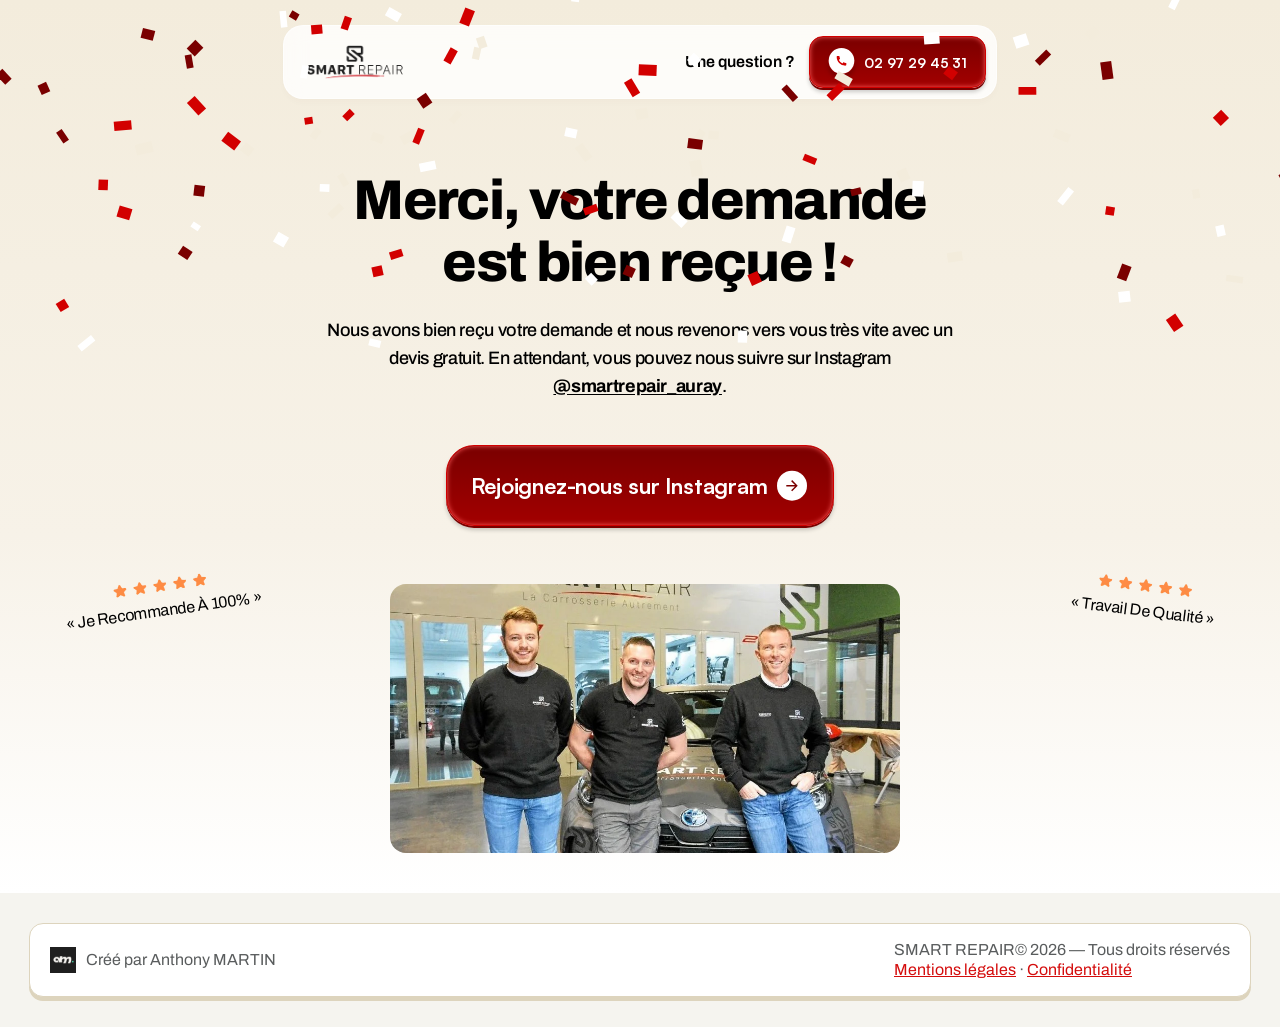
==== merci.html @ 053a2d04 "Initial deploy: landing Smart Repair Auray (FR)" ====
<!doctype html>
<html lang="fr" data-wf-page="sr-auray" data-wf-site="sr-auray"><head><meta charset="utf-8"><title>Merci ! Votre demande est bien reçue — Smart Repair Auray</title><meta content="Atelier de carrosserie à Crach, près d’Auray : carrosserie, peinture, One Day Repair, débosselage sans peinture, lustrage et vernis céramique. Devis gratuit, réparation en moins de 48h." name="description"><meta content="Smart Repair Auray — Votre carrosserie réparée en moins de 48h" property="og:title"><meta content="Réparation carrosserie rapide dans le Pays d'Auray (Carnac, Crach, Plougoumelen, Sainte-Anne d'Auray…) : devis gratuit et fixe, scooter/Véhicule de prêt, rayures, bosses et pare-chocs réparés sous 48h chrono par Smart Repair." property="og:description"><meta content="assets/images/sr56/image3.png" property="og:image"><meta content="Smart Repair Auray — Votre carrosserie réparée en moins de 48h" name="twitter:title"><meta content="Réparation carrosserie rapide dans le Pays d'Auray (Carnac, Crach, Plougoumelen, Sainte-Anne d'Auray…) : devis gratuit et fixe, scooter/Véhicule de prêt, rayures, bosses et pare-chocs réparés sous 48h chrono par Smart Repair." name="twitter:description"><meta content="assets/images/sr56/image3.png" name="twitter:image"><meta property="og:type" content="website"><meta content="summary_large_image" name="twitter:card"><meta content="width=device-width, initial-scale=1" name="viewport"><link href="assets/css/cdn.prod.website-files.com/1800-junk-away.webflow.shared.63c583444-076ef86cf9.css" rel="stylesheet" type="text/css"><link rel="stylesheet" href="assets/fonts/fonts.css"><script type="text/javascript">!function(o,c){var n=c.documentElement,t=" w-mod-";n.className+=t+"js",("ontouchstart"in o||o.DocumentTouch&&c instanceof DocumentTouch)&&(n.className+=t+"touch")}(window,document);</script><link rel="icon" href="assets/images/sr56/icone.png" type="image/png"><link href="assets/images/sr56/icone.png" rel="apple-touch-icon"><style>

.table_card-left{
  position: sticky;
  left: 0;
  background: white;
  z-index: 10;
  transition: box-shadow 0.3s ease;
  }

.table_card-left.has-shadow {
    box-shadow: 14px 6px 5px 0px rgb(120 120 120 / 40%)
}




@media (max-width: 767px) {
  .table_card-title {
    position: relative;
  }
  
  .table_card-left:not(.table_card-left-last) .table_card-title::after {
    position: absolute;
    content: '';
    bottom: -14px;
    left: 0;
    width: 100%;
    height: 1px;
    border-bottom: 2px dashed rgba(1, 1, 1, 0.26);
 }
}








.dot-wrapper {
  position: relative;
  width: 17px;
  height: 17px;
}

.dot {
  position: relative;
  display: block;
}

.outer {
  opacity: 0.25;
  animation: radarPulse 1.6s infinite ease-out;
  transform-origin: center;
}

@keyframes radarPulse {
  0% {
    transform: scale(1);
    opacity: 0.4;
  }
  70% {
    transform: scale(2.5);
    opacity: 0;
  }
  100% {
    transform: scale(2.5);
    opacity: 0;
  }
}






.popup-wrapper .form_block {
  position: relative;
  transform: scale(0.9);
  transition: transform 0.3s ease;
}

.popup-wrapper.active .form_block {
  transform: scale(1);
}



.popup-close-btn {
  position: fixed;
  top: 20px;
  left: 20px;
  background: none;
  border: none;
  cursor: pointer;
  padding: 5px;
  z-index: 1001;
  transition: transform 0.2s ease;
}

.popup-close-btn:hover {
  transform: scale(1.1);
}

.popup-close-btn svg {
  display: block;
  width: 32px;
  height: 32px;
}


.popup-wrapper {
  position: fixed;
  top: 0;
  left: 0;
  width: 100%;
  height: 100%;
  background: rgba(0,0,0,0.7);
  display: none;
  justify-content: center;
  align-items: center;
  z-index: 10000;
  opacity: 0;
  transition: opacity 0.3s;
}

.popup-wrapper.active {
  display: flex;
  opacity: 1;
}

.popup-close-btn {
  position: fixed;
  top: 20px;
  right: 20px;
  background: none;
  border: none;
  cursor: pointer;
  z-index: 10001;
  padding: 0;
  width: fit-content;
}

.popup-close-btn svg {
  width: 32px;
  height: 32px;
}






input:focus, 
textarea:focus {
    outline: none !important;
    border-color: #d20000 !important;
    box-shadow: 0 0 0 1px #d20000 !important;
    transition: border-color 0.3s ease, box-shadow 0.3s ease !important;
}

.toggle-btn {
    transition: all 0.4s cubic-bezier(0.25, 0.8, 0.25, 1) !important;
}

.toggle-btn:hover {
    transform: translateY(-2px) !important;
    box-shadow: 
        0 4px 8px rgba(210,0,0, 0.2),
        inset 0 0 8px #ff5a5a,
        0 6px 6px rgba(0, 0, 0, 0.1) !important;
    background-color: #fff5f5 !important;
}

.offer_cta-phone {
    transition: all 0.3s ease-out !important;
}

.offer_cta-phone:hover {
    transform: translateY(-2px) scale(1.02) !important;
    box-shadow: 
        0 3px 6px rgba(210,0,0, 0.25),
        inset 0 0 10px #ff5a5a,
        0 5px 10px rgba(0, 0, 0, 0.15) !important;
    border-color: #b00000 !important;
}







.cta_large,
.submit,
.header_cta {
    position: relative;
    overflow: hidden;
    transition:
        transform 0.3s ease,
        background 0.3s ease,
        box-shadow 0.3s ease;
}

.cta_large.hero_cta:hover,
.submit:hover,
.header_cta:hover {
    transform: translateY(-3px);
    background-image: linear-gradient(0deg, #7a0000, #ab1010);
    box-shadow: 0 6px 16px rgba(210,0,0, 0.4);
}

.cta_large.hero_cta:hover .image {
    transform: rotate(180deg);
    transition: transform 0.3s ease;
}

.cta_large .cta_large-image,
submit{
    transition: transform 0.3s ease;
}













.scroll-container {
  position: relative;
  max-width: 100%;
  overflow: visible;
}

.table_scroll-wrapper {
  overflow-x: auto;
  -webkit-overflow-scrolling: touch;
  scrollbar-width: none;
}
.table_scroll-wrapper::-webkit-scrollbar {
  display: none; 
}

/* Фейковий скролбар */
.fake-scrollbar-track {
  position: absolute;
  bottom: 0;
  left: 50%;
  transform: translateX(-50%);
  height: 12px;
  width: calc(100vw - 40px);
  background: #fff;
  border-radius: 32px;
  overflow: hidden;
  pointer-events: none;
}

.fake-scrollbar-thumb {
  height: 100%;
  width: 60px; 
  background: #d20000;
  border-radius: 32px;
  transition: background 0.3s ease;
}


.fake-scrollbar-track {
  display: none;
}

@media (max-width: 649px) {
  .table_scroll-wrapper {
    overflow-x: scroll;
  }

  .fake-scrollbar-track {
    display: block;
    position: absolute;
    bottom: 0;
    left: 50%;
    transform: translateX(-50%);
    height: 12px;
    width: calc(100vw - 40px);
    background: #fff;
    border-radius: 32px;
    overflow: hidden;
    pointer-events: none;
    z-index: 1000;
  }

  .fake-scrollbar-thumb {
    height: 100%;
    background: #d20000;
    border-radius: 32px;
    transition: background 0.3s ease;
    width: 50%;
  }
}






.table_card-left:not(.table_card-left-last) .table_card-text::after {
    position: absolute;
    content: '';
    bottom: -24px;
    left: 0;
    width: 100%;
    height: 1px;
    border-bottom: 2px dashed rgba(1, 1, 1, 0.26);
}

.table_card-center:not(.table_card-center-first):not(.table_card-center-last)::after {
    position: absolute;
    content: '';
    bottom: 0;
    left: 15%;
    width: 70%;
    height: 1px;
    border-bottom: 2px dashed rgba(165, 165, 165, 0.26);
}

.table_card-right:not(.table_card-right-first):not(.table_card-right-last)::after {
    position: absolute;
    content: '';
    bottom: 0;
    left: 15%;
    width: 70%;
    height: 1px;
    border-bottom: 2px dashed rgba(1, 1, 1, 0.26);
}







.reviews {
    position: relative;
  }
  
  .reviews_container {
    overflow: hidden;
    transition: height 0.6s ease;
  }
  
  






@media screen and (max-width: 768px) {
  input.submit.w-button {
    background-position: right 16px center, 0 0 !important;
  }
}

@media screen and (max-width: 385px) {
  input.submit.w-button {
    background-position: right 14px center, 0 0 !important;
    font-size: 16px;
  }
}

@media screen and (max-width: 360px) {
  input.submit.w-button {
    font-size: 15px;
  }
}





.accordion_item-title {
  position: relative;
  cursor: pointer;
}

.accordion_item-title::after {
  content: '';
  position: absolute;
  right: 5px;
  top: 12px;
  transform: translateY(-50%);
  width: 14px;
  height: 14px;
}

.accordion_item-title::after {
  background: linear-gradient(to right, #000 0%, #000 100%);
  background-size: 14px 1.5px;
  background-position: center;
  background-repeat: no-repeat;
}

.accordion_item-title::before {
  content: '';
  position: absolute;
  right: 11px;
  top: 12px;
  transform: translateY(-50%);
  width: 1.5px;
  height: 14px;
  background: #0f1010;
  transition: all 0.3s ease;
}

.accordion_item.active .accordion_item-title::before {
  transform: translateY(-50%) rotate(90deg);
  opacity: 0;
}

.accordion_item-content {
  max-height: 0;
  overflow: hidden;
  transition: max-height 0.6s cubic-bezier(0.4, 0, 0.2, 1);
}

.accordion_item.active .accordion_item-content {
  max-height: 500px;
}

@media screen and (max-width: 385px) {
 .cta_large-text {
 font-size: 18px;
 }
}

@media screen and (max-width: 768px) {
.gradient-fade {
    height: 20%;
    }
 }
 


 
  @media (max-width: 768px) {
  input.submit.w-button {
    background-image: none !important;
    background-color: #d20000; 
    background: linear-gradient(360deg, #a30000 0%, #d20000 100%) !important;
  }
  
    input.submit.w-button:hover {
        background-image: linear-gradient(360deg, #a30000 0%, #d20000 100%) !important;
    }
}
 
 
 
 
#exit-popup .popup-content {
  transition: transform 0.3s ease, opacity 0.3s ease;
  transform: translateY(20px);
  opacity: 0;
}

#exit-popup.active .popup-content {
  transform: translateY(0);
  opacity: 1;
}

.popup-wrapper {
  transition: opacity 0.3s ease;
}

/* ===== Smart Repair overrides ===== */

.sr-google-badge{display:inline-flex;align-items:center;gap:8px;background:#fff;color:#0f1010;border:1px solid #e2e8c9;border-radius:999px;padding:10px 18px;font-family:Archivo,sans-serif;font-size:14px;font-weight:700;box-shadow:0 2px 10px rgba(0,0,0,.08);margin:0 auto 24px;justify-content:center;}
.exit-popup_price-image,.exit-popup_price-text{display:none!important;}
.sr-legal{display:none;max-width:760px;margin:0 auto;padding:60px 24px;color:#0f1010;font-family:Archivo,sans-serif;font-size:15px;line-height:1.7;}
.sr-legal h2{font-size:32px;margin:40px 0 12px;}
.sr-legal h3{font-size:20px;margin:24px 0 8px;}
html[lang="fr"] .w-form-done{ text-align:center; }
/* Focus visibility (a11y) */
.w-webflow-badge:focus-visible, a:focus-visible, button:focus-visible, input:focus-visible, textarea:focus-visible, [tabindex]:focus-visible {
  outline: 2px solid #d20000; outline-offset: 2px; border-radius: 2px;
}
.sr-footer-link{ color:#d20000; text-decoration:underline; white-space:nowrap; }
.sr-legal-overlay{position:fixed;inset:0;z-index:9998;background:rgba(15,16,16,.6);display:none;overflow-y:auto;padding:40px 16px;}
.sr-legal-overlay.open{display:block;}
.sr-legal-overlay .sr-legal{display:block;max-width:760px;margin:0 auto;background:#fff;border-radius:12px;padding:40px 32px;box-shadow:0 20px 60px rgba(0,0,0,.25);position:relative;}
.sr-legal-close{position:absolute;top:14px;right:14px;background:none;border:1px solid #e2e8c9;border-radius:50%;width:36px;height:36px;font-size:18px;cursor:pointer;color:#0f1010;font-family:Archivo,sans-serif;}
.sr-legal-close:hover{background:#d20000;color:#fff;border-color:#d20000;}
.sr-form-rgpd{font-family:Archivo,sans-serif;font-size:12px;color:#5f5f5f !important;text-align:center;margin-top:10px;}
.sr-form-rgpd a{color:#0f1010 !important;text-decoration:underline;cursor:pointer;}
.sr-2line{display:block;}
.sr-footer-link:hover{ color:#a30000; }
a[href^="tel:"]{ color:inherit; text-decoration:none; }
a[href^="tel:"]:hover{ color:inherit; text-decoration:underline; }
.steps_link{text-decoration:underline !important; text-underline-offset:2px}
.form-bg img{display:none}.form-bg{background:linear-gradient(180deg,#fff5f5 0%,#ffe3e3 100%)}
.exit-popup_bg img{display:none}.exit-popup_bg{background:linear-gradient(180deg,#fff5f5 0%,#ffe3e3 100%)}
.hero_bg{background:linear-gradient(180deg,#f3ecdc 0%,#f7f2e8 60%,#ffffff 100%)}.hero_bg .hero_bg-img{display:none !important}
.exit-popup_image img{max-height:300px;width:100%;object-fit:cover;}

.hero-2{background:linear-gradient(180deg,#f3ecdc 0%,#f7f2e8 60%,#ffffff 100%);padding:170px 0 40px}
.form-2_container{max-width:var(--container,1200px);margin:0 auto;padding:0 24px}
.hero-2_title{font-size:56px;line-height:1.1;margin-bottom:24px}
.hero-2 .hero_text{max-width:640px}
.hero-2_bottom{display:flex;align-items:flex-end;gap:40px;margin-top:48px;flex-wrap:wrap}
.hero-2_bottom .form_image{max-width:520px}
.hero-2_bottom .form_image img{width:100%;height:auto;max-height:380px;object-fit:cover;border-radius:16px}
.reviews-2{padding:60px 0 80px}
.reviews-2 .reviews_heading{margin-bottom:40px}
</style></head><body class="body"><div class="wrapper"><header class="header"><div class="header_container"><div class="header_logo"><a href="index.html" aria-label="Retour à la page d'accueil Smart Repair"><img src="assets/images/sr56/head-logo-noir.png" alt="Smart Repair Auray" style="max-width:112px;height:auto;display:block"></a></div><div class="header_right"><p class="header_text">Une question ?</p><a href="tel:+33297294531" class="header_cta w-inline-block" aria-label="Appeler Smart Repair au 02 97 29 45 31"><img src="assets/images/cdn.prod.website-files.com/67f57401619e1abfed7dbebf_cta-icon-4c4dd2ab87.svg" loading="lazy" alt="" class="cta_small-image"><p class="header_cta-text">02 97 29 45 31</p></a></div></div></header><main class="main"><section class="hero-2"><div class="form-2_container">
<h1 class="hero-2_title">Merci, votre demande est bien reçue !</h1>
<p class="hero_text">Nous avons bien reçu votre demande et nous revenons vers vous très vite avec un devis gratuit. En attendant, vous pouvez nous suivre sur Instagram <a href="https://www.instagram.com/smartrepair_auray/" target="_blank" rel="noopener" class="sr-ig-link">@smartrepair_auray</a>.</p>
<a href="https://www.instagram.com/smartrepair_auray/" target="_blank" rel="noopener" class="cta_large hero_cta" aria-label="Instagram Smart Repair Auray"><p class="cta_large-text">Rejoignez-nous sur Instagram</p><img src="assets/images/cdn.prod.website-files.com/67f57fd5d652736b5cfff8ea_cta-large-arrow-d2f5629f60.svg" loading="lazy" alt="" class="cta_large-image"></a>
<div class="hero-2_bottom">
<div class="form_image"><img src="assets/images/sr56/exit-item36.webp" loading="lazy" alt="Réparation carrosserie Smart Repair Auray"></div>
<div class="form_bottom-aside"><div class="form_bottom-stars"><img src="assets/images/cdn.prod.website-files.com/67f7bfdf05d068cb91024632_orange-stars-4be15b1216.avif" loading="lazy" alt="5 étoiles"></div><p class="form_bottom-text">« Je recommande à 100% »</p></div>
<div class="form_bottom-aside-2"><div class="form_bottom-stars"><img src="assets/images/cdn.prod.website-files.com/67f7bfdf05d068cb91024632_orange-stars-4be15b1216.avif" loading="lazy" alt="5 étoiles"></div><p class="form_bottom-text">« Travail de qualité »</p></div>
</div>
</div></section>
<div id="mentions-legales" class="sr-legal">
  <h2>Mentions légales</h2>
  <p><strong>Éditeur du site :</strong> SAS SMART REPAIR — Rue Henri Le Dore, 56950 Crach, France.<br>
  Téléphone : <a href="tel:+33297294531" class="steps_link" aria-label="Téléphoner au 02 97 29 45 31">02 97 29 45 31</a> — Email : <a href="mailto:smartrepair.gk@gmail.com">smartrepair.gk@gmail.com</a></p>
  <p><strong>Responsable de la publication :</strong> Gerald KERSUZAN.</p>
  <p><strong>Société :</strong> SAS au capital de [capital], SIRET 905 005 682 00018 (RCS Vannes), SIREN 905 005 682, NAF 45.20A (entretien et réparation de véhicules automobiles). Numéro de TVA intracommunautaire : FR56905005682.</p>
  <p><strong>Hébergement :</strong> OVH SAS — 2, rue Kellermann, 59100 Roubaix, France — RCS Lille 424 761 419 — www.ovh.com.</p>
  <p><strong>Propriété intellectuelle :</strong> l’ensemble des contenus de ce site (textes, visuels, logos) est protégé. Toute reproduction sans autorisation préalable est interdite.</p>
</div>
<div id="confidentialite" class="sr-legal">
  <h2>Politique de confidentialité (RGPD)</h2>
  <p><strong>Données collectées :</strong> via le formulaire de contact de ce site (prénom, email, téléphone, commune et description de votre demande), uniquement pour répondre à votre demande de devis et organiser la prise en charge de votre véhicule.</p>
  <p><strong>Base légale :</strong> votre consentement, et l’exécution de mesures précontractuelles ( devis ).</p>
  <p><strong>Durée de conservation :</strong> le temps de la prise en charge de votre dossier, puis archivage limité à la durée légale applicable.</p>
  <p><strong>Destinataires :</strong> l’équipe interne de Smart Repair. Aucun revente ni partage de vos données à des fins publicitaires .</p>
  <p><strong>Vos droits :</strong> vous disposez d’un droit d’accès, de rectification, d’effacement, de limitation, d’opposition et de portabilité de vos données, ainsi que du droit d’introduire une réclamation auprès de la CNIL (www.cnil.fr). Pour exercer ces droits, contactez-nous à <a href="mailto:smartrepair.gk@gmail.com">smartrepair.gk@gmail.com</a>.</p>
  <p><em>Note : ce site est actuellement présenté en mode démonstration — le formulaire n’envoie pas encore de données ; il affiche une confirmation de démonstration.</em></p>
</div>

</main><div class="footer"><div class="footer_container"><div class="footer_left"><div class="footer_icon"><img src="assets/images/sr56/anthonymartinlogo.png" alt="Logo Anthony Martin" style="height:26px;width:auto"></div><p class="footer_text">Créé par Anthony MARTIN</p></div><div class="footer_right"><p class="footer_text">SMART REPAIR© <span class="current-year">2026</span> — Tous droits réservés<br><a href="javascript:void(0)" data-legal-open="mentions-legales" class="sr-footer-link">Mentions légales</a> · <a href="javascript:void(0)" data-legal-open="confidentialite" class="sr-footer-link">Confidentialité</a></p></div></div></div></div><script src="assets/js/jquery-3.5.1.min.dc5e7f18c8.js" type="text/javascript" integrity="sha256-9/aliU8dGd2tb6OSsuzixeV4y/faTqgFtohetphbbj0=" crossorigin="anonymous"></script><script src="assets/js/webflow.a0aa6ca1.8803622a53cb8314.js" type="text/javascript"></script>

<script>
  // Function to get URL parameters
  function getUTMParams() {
    const params = new URLSearchParams(window.location.search);
    const utms = {};
    for (const [key, value] of params.entries()) {
      if (key.startsWith('utm_')) {
        utms[key] = value;
      }
    }
    return utms;
  }

  // Add UTM hidden inputs to all matching forms
  function addUTMHiddenFieldsToForms() {
    const utms = getUTMParams();
    const forms = document.querySelectorAll('form');

    forms.forEach(form => {
      Object.entries(utms).forEach(([key, value]) => {
        // Check if field already exists
        if (!form.querySelector(`input[name="${key}"]`)) {
          const hiddenInput = document.createElement('input');
          hiddenInput.type = 'hidden';
          hiddenInput.name = key;
          hiddenInput.value = value;
          form.appendChild(hiddenInput);
        }
      });
    });
  }

  // Run on page load
  window.addEventListener('DOMContentLoaded', addUTMHiddenFieldsToForms);
</script> 

<script>
document.addEventListener('submit',function(e){var f=e.target;if(f&&(f.id==='wf-form-Email-Form'||f.id==='email-form')){e.preventDefault();e.stopImmediatePropagation();window.dataLayer=window.dataLayer||[];window.dataLayer.push({event:'srDemoSubmit'});}},true);
</script>
<script>
document.addEventListener('DOMContentLoaded', function() {
  const elHome = document.getElementById('submission-source-home');
  const elPopup = document.getElementById('submission-source-popup');
  if (elHome) elHome.value = 'home';
  if (elPopup) elPopup.value = 'popup';

  // Table scroll shadow
  const tableWrapper = document.querySelector('.table_scroll-wrapper');
  const tableCardLeft = document.querySelector('.table_card-left');
  if (tableWrapper && tableCardLeft) {
    tableWrapper.addEventListener('scroll', function() {
      if (tableWrapper.scrollLeft > 0) tableCardLeft.classList.add('has-shadow');
      else tableCardLeft.classList.remove('has-shadow');
    });
  }

  // Fake scrollbar
  const fakeScrollbar = document.querySelector('.fake-scrollbar, .fake-scrollbar-track');
  if (fakeScrollbar) {
    function updateFake() {
      fakeScrollbar.style.display = window.innerWidth < 649 ? 'flex' : 'none';
    }
    updateFake();
    window.addEventListener('resize', updateFake);
  }
  var popupShownCount = 0;
  var standardFavicon = 'assets/images/sr56/icone.png';
  var alertFavicon = 'assets/images/sr56/icone.png';
  var pageLoadTime = Date.now();
  var userLeftTime = null;
  var pendingActivation = false;
  var blinkInterval = null;
  var exitPopup = document.getElementById('exit-popup');

  function changeFavicon(href) {
    var link = document.querySelector('link[rel="icon"]') || document.createElement('link');
    link.rel = 'icon';
    link.href = href;
    document.head.appendChild(link);
  }

  function blinkTitle() {
    var orig = document.title;
    blinkInterval = setInterval(function() {
      document.title = document.title === orig ? '(1) Nouveau message' : orig;
    }, 1000);
  }
  function stopTitleBlinking() {
    if (blinkInterval) { clearInterval(blinkInterval); blinkInterval = null; document.title = 'Smart Repair Auray'; }
  }

  function activateEffects() {
    if (pendingActivation && document.hidden !== true) {
      changeFavicon(alertFavicon);
      blinkTitle();
    }
  }

  function showExitPopup() {
    if (!exitPopup || !pendingActivation || exitPopup.classList.contains('active') || popupShownCount >= 2) return;
    exitPopup.style.display = 'flex';
    setTimeout(function() {
      exitPopup.classList.add('active');
      popupShownCount++;
    }, 10);
  }

  setTimeout(function() {
    if (userLeftTime !== null) {
      var timePassed = Date.now() - pageLoadTime;
      if (timePassed >= 15000) activateEffects();
      else setTimeout(activateEffects, 15000 - timePassed);
    }
    pendingActivation = true;
  }, 15000);

  document.addEventListener('visibilitychange', function() {
    if (document.hidden) {
      userLeftTime = Date.now();
      if (pendingActivation) { changeFavicon(alertFavicon); blinkTitle(); }
    } else {
      stopTitleBlinking();
      changeFavicon(standardFavicon);
    }
  });

  document.addEventListener('mouseout', function(e) {
    if (e.clientY <= 0 && pendingActivation) showExitPopup();
  });

  function setupPopup(popupId, triggerClass) {
    var popup = document.getElementById(popupId);
    if (!popup) return;
    var closeBtn = popup.querySelector('.popup-close-btn');
    if (triggerClass) {
      document.querySelectorAll(triggerClass).forEach(function(btn) {
        btn.addEventListener('click', function(e) {
          e.preventDefault();
          popup.style.display = 'flex';
          setTimeout(function() { popup.classList.add('active'); }, 10);
        });
      });
    }
    if (closeBtn) closeBtn.addEventListener('click', function() { closePopup(popup); });
    popup.addEventListener('click', function(e) { if (e.target === popup) closePopup(popup); });
    document.addEventListener('keydown', function(e) {
      if (e.key === 'Escape' && popup.classList.contains('active')) closePopup(popup);
    });
  }

  function closePopup(popup) {
    popup.classList.remove('active');
    setTimeout(function() { popup.style.display = 'none'; }, 300);
  }

  setupPopup('form-popup', '.cta_large');
  setupPopup('exit-popup');
  if (exitPopup) {
    exitPopup.querySelectorAll('.popup-close-btn, .cta_large, .exit-popup_bottom-cta').forEach(function(btn) {
      btn.addEventListener('click', function() { closePopup(exitPopup); });
    });
  }
});



// Accordion
document.addEventListener('DOMContentLoaded', function() {
  document.querySelectorAll('.accordion_item-title').forEach(function(title) {
    title.addEventListener('click', function(e) {
      e.stopPropagation();
      var item = title.closest('.accordion_item');
      var isActive = item.classList.contains('active');
      document.querySelectorAll('.accordion_item').forEach(function(el) { el.classList.remove('active'); });
      if (!isActive) item.classList.add('active');
    });
  });
});

$(function() { $('.current-year').text(new Date().getFullYear()); });
</script>


<script>
(function () {
  var overlay = null;
  var sel = '[data-legal-open]';
  function closeLegal() {
    if (!overlay) return;
    var block = overlay.querySelector('.sr-legal');
    if (block && block._srHome) block._srHome.insertBefore(block, block._srRef);
    overlay.classList.remove('open');
  }
  document.addEventListener('click', function (e) {
    var t = e.target.closest(sel);
    if (t) {
      var block = document.getElementById(t.getAttribute('data-legal-open'));
      if (!block) return;
      if (!overlay) {
        overlay = document.createElement('div');
        overlay.className = 'sr-legal-overlay';
        overlay.addEventListener('click', function (ev) { if (ev.target === overlay) closeLegal(); });
        document.body.appendChild(overlay);
      }
      if (!block._srHome) {
        block._srHome = block.parentNode;
        block._srRef = block.nextSibling;
        var btn = document.createElement('button');
        btn.className = 'sr-legal-close';
        btn.type = 'button';
        btn.setAttribute('aria-label', 'Fermer');
        btn.textContent = '\u00d7';
        btn.addEventListener('click', closeLegal);
        block.insertBefore(btn, block.firstChild);
      }
      overlay.appendChild(block);
      overlay.classList.add('open');
      overlay.scrollTop = 0;
    } else if (e.target.closest('.sr-legal-close')) {
      closeLegal();
    }
  });
  document.addEventListener('keydown', function (e) {
    if (e.key === 'Escape') closeLegal();
    if (e.key === 'Enter' && e.target.matches && e.target.matches('.sr-form-rgpd a')) e.target.click();
  });
})();
</script>
<style>.sr-ig-link{font-weight:700;text-decoration:underline;text-underline-offset:2px;color:inherit;}.sr-ig-link:hover{color:#d20000;}</style>
<script>
(function(){
  var canvas=document.createElement('canvas');
  canvas.id='srConfetti';canvas.setAttribute('aria-hidden','true');
  canvas.style.cssText='position:fixed;inset:0;width:100%;height:100%;pointer-events:none;z-index:99999';
  document.body.appendChild(canvas);
  var ctx=canvas.getContext('2d');
  function resize(){canvas.width=window.innerWidth;canvas.height=window.innerHeight;}
  resize();
  var colors=['#d20000','#7a0000','#ffffff','#f3ecdc'];
  var parts=[],N=150;
  for(var i=0;i<N;i++){
    parts.push({x:Math.random()*canvas.width,y:-20-Math.random()*canvas.height*0.5,
      w:6+Math.random()*6,h:8+Math.random()*10,
      vy:2+Math.random()*3,vx:-1.5+Math.random()*3,
      rot:Math.random()*Math.PI,vr:-0.15+Math.random()*0.3,
      c:colors[i%colors.length]});
  }
  var done=false,start=null;
  function frame(ts){
    if(start===null)start=ts;
    ctx.clearRect(0,0,canvas.width,canvas.height);
    for(var i=0;i<parts.length;i++){
      var p=parts[i];
      p.x+=p.vx;p.y+=p.vy;p.rot+=p.vr;p.vy+=0.03;
      ctx.save();ctx.translate(p.x,p.y);ctx.rotate(p.rot);
      ctx.fillStyle=p.c;ctx.fillRect(-p.w/2,-p.h/2,p.w,p.h);ctx.restore();
    }
    if(ts-start<3500){requestAnimationFrame(frame);}
    else if(!done){done=true;canvas.parentNode&&canvas.parentNode.removeChild(canvas);}
  }
  if(document.readyState==='complete'){requestAnimationFrame(frame);}
  else{window.addEventListener('load',function(){requestAnimationFrame(frame);},{once:true});}
})();
</script>
</body></html>
---- assets/css/cdn.prod.website-files.com/1800-junk-away.webflow.shared.63c583444-076ef86cf9.css ----
html {
  -webkit-text-size-adjust: 100%;
  -ms-text-size-adjust: 100%;
  font-family: sans-serif;
}

body {
  margin: 0;
}

article, aside, details, figcaption, figure, footer, header, hgroup, main, menu, nav, section, summary {
  display: block;
}

audio, canvas, progress, video {
  vertical-align: baseline;
  display: inline-block;
}

audio:not([controls]) {
  height: 0;
  display: none;
}

[hidden], template {
  display: none;
}

a {
  background-color: #0000;
}

a:active, a:hover {
  outline: 0;
}

abbr[title] {
  border-bottom: 1px dotted;
}

b, strong {
  font-weight: bold;
}

dfn {
  font-style: italic;
}

h1 {
  margin: .67em 0;
  font-size: 2em;
}

mark {
  color: #000;
  background: #ff0;
}

small {
  font-size: 80%;
}

sub, sup {
  vertical-align: baseline;
  font-size: 75%;
  line-height: 0;
  position: relative;
}

sup {
  top: -.5em;
}

sub {
  bottom: -.25em;
}

img {
  border: 0;
}

svg:not(:root) {
  overflow: hidden;
}

hr {
  box-sizing: content-box;
  height: 0;
}

pre {
  overflow: auto;
}

code, kbd, pre, samp {
  font-family: monospace;
  font-size: 1em;
}

button, input, optgroup, select, textarea {
  color: inherit;
  font: inherit;
  margin: 0;
}

button {
  overflow: visible;
}

button, select {
  text-transform: none;
}

button, html input[type="button"], input[type="reset"] {
  -webkit-appearance: button;
  cursor: pointer;
}

button[disabled], html input[disabled] {
  cursor: default;
}

button::-moz-focus-inner, input::-moz-focus-inner {
  border: 0;
  padding: 0;
}

input {
  line-height: normal;
}

input[type="checkbox"], input[type="radio"] {
  box-sizing: border-box;
  padding: 0;
}

input[type="number"]::-webkit-inner-spin-button, input[type="number"]::-webkit-outer-spin-button {
  height: auto;
}

input[type="search"] {
  -webkit-appearance: none;
}

input[type="search"]::-webkit-search-cancel-button, input[type="search"]::-webkit-search-decoration {
  -webkit-appearance: none;
}

legend {
  border: 0;
  padding: 0;
}

textarea {
  overflow: auto;
}

optgroup {
  font-weight: bold;
}

table {
  border-collapse: collapse;
  border-spacing: 0;
}

td, th {
  padding: 0;
}

@font-face {
  font-family: webflow-icons;
  src: url("[data-uri]") format("truetype");
  font-weight: normal;
  font-style: normal;
}

[class^="w-icon-"], [class*=" w-icon-"] {
  speak: none;
  font-variant: normal;
  text-transform: none;
  -webkit-font-smoothing: antialiased;
  -moz-osx-font-smoothing: grayscale;
  font-style: normal;
  font-weight: normal;
  line-height: 1;
  font-family: webflow-icons !important;
}

.w-icon-slider-right:before {
  content: "";
}

.w-icon-slider-left:before {
  content: "";
}

.w-icon-nav-menu:before {
  content: "";
}

.w-icon-arrow-down:before, .w-icon-dropdown-toggle:before {
  content: "";
}

.w-icon-file-upload-remove:before {
  content: "";
}

.w-icon-file-upload-icon:before {
  content: "";
}

* {
  box-sizing: border-box;
}

html {
  height: 100%;
}

body {
  color: #333;
  background-color: #fff;
  min-height: 100%;
  margin: 0;
  font-family: Arial, sans-serif;
  font-size: 14px;
  line-height: 20px;
}

img {
  vertical-align: middle;
  max-width: 100%;
  display: inline-block;
}

html.w-mod-touch * {
  background-attachment: scroll !important;
}

.w-block {
  display: block;
}

.w-inline-block {
  max-width: 100%;
  display: inline-block;
}

.w-clearfix:before, .w-clearfix:after {
  content: " ";
  grid-area: 1 / 1 / 2 / 2;
  display: table;
}

.w-clearfix:after {
  clear: both;
}

.w-hidden {
  display: none;
}

.w-button {
  color: #fff;
  line-height: inherit;
  cursor: pointer;
  background-color: #3898ec;
  border: 0;
  border-radius: 0;
  padding: 9px 15px;
  text-decoration: none;
  display: inline-block;
}

input.w-button {
  -webkit-appearance: button;
}

html[data-w-dynpage] [data-w-cloak] {
  color: #0000 !important;
}

.w-code-block {
  margin: unset;
}

pre.w-code-block code {
  all: inherit;
}

.w-optimization {
  display: contents;
}

.w-webflow-badge, .w-webflow-badge > img {
  box-sizing: unset;
  width: unset;
  height: unset;
  max-height: unset;
  max-width: unset;
  min-height: unset;
  min-width: unset;
  margin: unset;
  padding: unset;
  float: unset;
  clear: unset;
  border: unset;
  border-radius: unset;
  background: unset;
  background-image: unset;
  background-position: unset;
  background-size: unset;
  background-repeat: unset;
  background-origin: unset;
  background-clip: unset;
  background-attachment: unset;
  background-color: unset;
  box-shadow: unset;
  transform: unset;
  direction: unset;
  font-family: unset;
  font-weight: unset;
  color: unset;
  font-size: unset;
  line-height: unset;
  font-style: unset;
  font-variant: unset;
  text-align: unset;
  letter-spacing: unset;
  -webkit-text-decoration: unset;
  text-decoration: unset;
  text-indent: unset;
  text-transform: unset;
  list-style-type: unset;
  text-shadow: unset;
  vertical-align: unset;
  cursor: unset;
  white-space: unset;
  word-break: unset;
  word-spacing: unset;
  word-wrap: unset;
  transition: unset;
}

.w-webflow-badge {
  white-space: nowrap;
  cursor: pointer;
  box-shadow: 0 0 0 1px #0000001a, 0 1px 3px #0000001a;
  visibility: visible !important;
  opacity: 1 !important;
  z-index: 2147483647 !important;
  color: #aaadb0 !important;
  overflow: unset !important;
  background-color: #fff !important;
  border-radius: 3px !important;
  width: auto !important;
  height: auto !important;
  margin: 0 !important;
  padding: 6px !important;
  font-size: 12px !important;
  line-height: 14px !important;
  text-decoration: none !important;
  display: inline-block !important;
  position: fixed !important;
  inset: auto 12px 12px auto !important;
  transform: none !important;
}

.w-webflow-badge > img {
  position: unset;
  visibility: unset !important;
  opacity: 1 !important;
  vertical-align: middle !important;
  display: inline-block !important;
}

h1, h2, h3, h4, h5, h6 {
  margin-bottom: 10px;
  font-weight: bold;
}

h1 {
  margin-top: 20px;
  font-size: 38px;
  line-height: 44px;
}

h2 {
  margin-top: 20px;
  font-size: 32px;
  line-height: 36px;
}

h3 {
  margin-top: 20px;
  font-size: 24px;
  line-height: 30px;
}

h4 {
  margin-top: 10px;
  font-size: 18px;
  line-height: 24px;
}

h5 {
  margin-top: 10px;
  font-size: 14px;
  line-height: 20px;
}

h6 {
  margin-top: 10px;
  font-size: 12px;
  line-height: 18px;
}

p {
  margin-top: 0;
  margin-bottom: 10px;
}

blockquote {
  border-left: 5px solid #e2e2e2;
  margin: 0 0 10px;
  padding: 10px 20px;
  font-size: 18px;
  line-height: 22px;
}

figure {
  margin: 0 0 10px;
}

figcaption {
  text-align: center;
  margin-top: 5px;
}

ul, ol {
  margin-top: 0;
  margin-bottom: 10px;
  padding-left: 40px;
}

.w-list-unstyled {
  padding-left: 0;
  list-style: none;
}

.w-embed:before, .w-embed:after {
  content: " ";
  grid-area: 1 / 1 / 2 / 2;
  display: table;
}

.w-embed:after {
  clear: both;
}

.w-video {
  width: 100%;
  padding: 0;
  position: relative;
}

.w-video iframe, .w-video object, .w-video embed {
  border: none;
  width: 100%;
  height: 100%;
  position: absolute;
  top: 0;
  left: 0;
}

fieldset {
  border: 0;
  margin: 0;
  padding: 0;
}

button, [type="button"], [type="reset"] {
  cursor: pointer;
  -webkit-appearance: button;
  border: 0;
}

.w-form {
  margin: 0 0 15px;
}

.w-form-done {
  text-align: center;
  background-color: #ddd;
  padding: 20px;
  display: none;
}

.w-form-fail {
  background-color: #ffdede;
  margin-top: 10px;
  padding: 10px;
  display: none;
}

label {
  margin-bottom: 5px;
  font-weight: bold;
  display: block;
}

.w-input, .w-select {
  color: #333;
  vertical-align: middle;
  background-color: #fff;
  border: 1px solid #ccc;
  width: 100%;
  height: 38px;
  margin-bottom: 10px;
  padding: 8px 12px;
  font-size: 14px;
  line-height: 1.42857;
  display: block;
}

.w-input::placeholder, .w-select::placeholder {
  color: #999;
}

.w-input:focus, .w-select:focus {
  border-color: #3898ec;
  outline: 0;
}

.w-input[disabled], .w-select[disabled], .w-input[readonly], .w-select[readonly], fieldset[disabled] .w-input, fieldset[disabled] .w-select {
  cursor: not-allowed;
}

.w-input[disabled]:not(.w-input-disabled), .w-select[disabled]:not(.w-input-disabled), .w-input[readonly], .w-select[readonly], fieldset[disabled]:not(.w-input-disabled) .w-input, fieldset[disabled]:not(.w-input-disabled) .w-select {
  background-color: #eee;
}

textarea.w-input, textarea.w-select {
  height: auto;
}

.w-select {
  background-color: #f3f3f3;
}

.w-select[multiple] {
  height: auto;
}

.w-form-label {
  cursor: pointer;
  margin-bottom: 0;
  font-weight: normal;
  display: inline-block;
}

.w-radio {
  margin-bottom: 5px;
  padding-left: 20px;
  display: block;
}

.w-radio:before, .w-radio:after {
  content: " ";
  grid-area: 1 / 1 / 2 / 2;
  display: table;
}

.w-radio:after {
  clear: both;
}

.w-radio-input {
  float: left;
  margin: 3px 0 0 -20px;
  line-height: normal;
}

.w-file-upload {
  margin-bottom: 10px;
  display: block;
}

.w-file-upload-input {
  opacity: 0;
  z-index: -100;
  width: .1px;
  height: .1px;
  position: absolute;
  overflow: hidden;
}

.w-file-upload-default, .w-file-upload-uploading, .w-file-upload-success {
  color: #333;
  display: inline-block;
}

.w-file-upload-error {
  margin-top: 10px;
  display: block;
}

.w-file-upload-default.w-hidden, .w-file-upload-uploading.w-hidden, .w-file-upload-error.w-hidden, .w-file-upload-success.w-hidden {
  display: none;
}

.w-file-upload-uploading-btn {
  cursor: pointer;
  background-color: #fafafa;
  border: 1px solid #ccc;
  margin: 0;
  padding: 8px 12px;
  font-size: 14px;
  font-weight: normal;
  display: flex;
}

.w-file-upload-file {
  background-color: #fafafa;
  border: 1px solid #ccc;
  flex-grow: 1;
  justify-content: space-between;
  margin: 0;
  padding: 8px 9px 8px 11px;
  display: flex;
}

.w-file-upload-file-name {
  font-size: 14px;
  font-weight: normal;
  display: block;
}

.w-file-remove-link {
  cursor: pointer;
  width: auto;
  height: auto;
  margin-top: 3px;
  margin-left: 10px;
  padding: 3px;
  display: block;
}

.w-icon-file-upload-remove {
  margin: auto;
  font-size: 10px;
}

.w-file-upload-error-msg {
  color: #ea384c;
  padding: 2px 0;
  display: inline-block;
}

.w-file-upload-info {
  padding: 0 12px;
  line-height: 38px;
  display: inline-block;
}

.w-file-upload-label {
  cursor: pointer;
  background-color: #fafafa;
  border: 1px solid #ccc;
  margin: 0;
  padding: 8px 12px;
  font-size: 14px;
  font-weight: normal;
  display: inline-block;
}

.w-icon-file-upload-icon, .w-icon-file-upload-uploading {
  width: 20px;
  margin-right: 8px;
  display: inline-block;
}

.w-icon-file-upload-uploading {
  height: 20px;
}

.w-container {
  max-width: 940px;
  margin-left: auto;
  margin-right: auto;
}

.w-container:before, .w-container:after {
  content: " ";
  grid-area: 1 / 1 / 2 / 2;
  display: table;
}

.w-container:after {
  clear: both;
}

.w-container .w-row {
  margin-left: -10px;
  margin-right: -10px;
}

.w-row:before, .w-row:after {
  content: " ";
  grid-area: 1 / 1 / 2 / 2;
  display: table;
}

.w-row:after {
  clear: both;
}

.w-row .w-row {
  margin-left: 0;
  margin-right: 0;
}

.w-col {
  float: left;
  width: 100%;
  min-height: 1px;
  padding-left: 10px;
  padding-right: 10px;
  position: relative;
}

.w-col .w-col {
  padding-left: 0;
  padding-right: 0;
}

.w-col-1 {
  width: 8.33333%;
}

.w-col-2 {
  width: 16.6667%;
}

.w-col-3 {
  width: 25%;
}

.w-col-4 {
  width: 33.3333%;
}

.w-col-5 {
  width: 41.6667%;
}

.w-col-6 {
  width: 50%;
}

.w-col-7 {
  width: 58.3333%;
}

.w-col-8 {
  width: 66.6667%;
}

.w-col-9 {
  width: 75%;
}

.w-col-10 {
  width: 83.3333%;
}

.w-col-11 {
  width: 91.6667%;
}

.w-col-12 {
  width: 100%;
}

.w-hidden-main {
  display: none !important;
}

@media screen and (max-width: 991px) {
  .w-container {
    max-width: 728px;
  }

  .w-hidden-main {
    display: inherit !important;
  }

  .w-hidden-medium {
    display: none !important;
  }

  .w-col-medium-1 {
    width: 8.33333%;
  }

  .w-col-medium-2 {
    width: 16.6667%;
  }

  .w-col-medium-3 {
    width: 25%;
  }

  .w-col-medium-4 {
    width: 33.3333%;
  }

  .w-col-medium-5 {
    width: 41.6667%;
  }

  .w-col-medium-6 {
    width: 50%;
  }

  .w-col-medium-7 {
    width: 58.3333%;
  }

  .w-col-medium-8 {
    width: 66.6667%;
  }

  .w-col-medium-9 {
    width: 75%;
  }

  .w-col-medium-10 {
    width: 83.3333%;
  }

  .w-col-medium-11 {
    width: 91.6667%;
  }

  .w-col-medium-12 {
    width: 100%;
  }

  .w-col-stack {
    width: 100%;
    left: auto;
    right: auto;
  }
}

@media screen and (max-width: 767px) {
  .w-hidden-main, .w-hidden-medium {
    display: inherit !important;
  }

  .w-hidden-small {
    display: none !important;
  }

  .w-row, .w-container .w-row {
    margin-left: 0;
    margin-right: 0;
  }

  .w-col {
    width: 100%;
    left: auto;
    right: auto;
  }

  .w-col-small-1 {
    width: 8.33333%;
  }

  .w-col-small-2 {
    width: 16.6667%;
  }

  .w-col-small-3 {
    width: 25%;
  }

  .w-col-small-4 {
    width: 33.3333%;
  }

  .w-col-small-5 {
    width: 41.6667%;
  }

  .w-col-small-6 {
    width: 50%;
  }

  .w-col-small-7 {
    width: 58.3333%;
  }

  .w-col-small-8 {
    width: 66.6667%;
  }

  .w-col-small-9 {
    width: 75%;
  }

  .w-col-small-10 {
    width: 83.3333%;
  }

  .w-col-small-11 {
    width: 91.6667%;
  }

  .w-col-small-12 {
    width: 100%;
  }
}

@media screen and (max-width: 479px) {
  .w-container {
    max-width: none;
  }

  .w-hidden-main, .w-hidden-medium, .w-hidden-small {
    display: inherit !important;
  }

  .w-hidden-tiny {
    display: none !important;
  }

  .w-col {
    width: 100%;
  }

  .w-col-tiny-1 {
    width: 8.33333%;
  }

  .w-col-tiny-2 {
    width: 16.6667%;
  }

  .w-col-tiny-3 {
    width: 25%;
  }

  .w-col-tiny-4 {
    width: 33.3333%;
  }

  .w-col-tiny-5 {
    width: 41.6667%;
  }

  .w-col-tiny-6 {
    width: 50%;
  }

  .w-col-tiny-7 {
    width: 58.3333%;
  }

  .w-col-tiny-8 {
    width: 66.6667%;
  }

  .w-col-tiny-9 {
    width: 75%;
  }

  .w-col-tiny-10 {
    width: 83.3333%;
  }

  .w-col-tiny-11 {
    width: 91.6667%;
  }

  .w-col-tiny-12 {
    width: 100%;
  }
}

.w-widget {
  position: relative;
}

.w-widget-map {
  width: 100%;
  height: 400px;
}

.w-widget-map label {
  width: auto;
  display: inline;
}

.w-widget-map img {
  max-width: inherit;
}

.w-widget-map .gm-style-iw {
  text-align: center;
}

.w-widget-map .gm-style-iw > button {
  display: none !important;
}

.w-widget-twitter {
  overflow: hidden;
}

.w-widget-twitter-count-shim {
  vertical-align: top;
  text-align: center;
  background: #fff;
  border: 1px solid #758696;
  border-radius: 3px;
  width: 28px;
  height: 20px;
  display: inline-block;
  position: relative;
}

.w-widget-twitter-count-shim * {
  pointer-events: none;
  -webkit-user-select: none;
  user-select: none;
}

.w-widget-twitter-count-shim .w-widget-twitter-count-inner {
  text-align: center;
  color: #999;
  font-family: serif;
  font-size: 15px;
  line-height: 12px;
  position: relative;
}

.w-widget-twitter-count-shim .w-widget-twitter-count-clear {
  display: block;
  position: relative;
}

.w-widget-twitter-count-shim.w--large {
  width: 36px;
  height: 28px;
}

.w-widget-twitter-count-shim.w--large .w-widget-twitter-count-inner {
  font-size: 18px;
  line-height: 18px;
}

.w-widget-twitter-count-shim:not(.w--vertical) {
  margin-left: 5px;
  margin-right: 8px;
}

.w-widget-twitter-count-shim:not(.w--vertical).w--large {
  margin-left: 6px;
}

.w-widget-twitter-count-shim:not(.w--vertical):before, .w-widget-twitter-count-shim:not(.w--vertical):after {
  content: " ";
  pointer-events: none;
  border: solid #0000;
  width: 0;
  height: 0;
  position: absolute;
  top: 50%;
  left: 0;
}

.w-widget-twitter-count-shim:not(.w--vertical):before {
  border-width: 4px;
  border-color: #75869600 #5d6c7b #75869600 #75869600;
  margin-top: -4px;
  margin-left: -9px;
}

.w-widget-twitter-count-shim:not(.w--vertical).w--large:before {
  border-width: 5px;
  margin-top: -5px;
  margin-left: -10px;
}

.w-widget-twitter-count-shim:not(.w--vertical):after {
  border-width: 4px;
  border-color: #fff0 #fff #fff0 #fff0;
  margin-top: -4px;
  margin-left: -8px;
}

.w-widget-twitter-count-shim:not(.w--vertical).w--large:after {
  border-width: 5px;
  margin-top: -5px;
  margin-left: -9px;
}

.w-widget-twitter-count-shim.w--vertical {
  width: 61px;
  height: 33px;
  margin-bottom: 8px;
}

.w-widget-twitter-count-shim.w--vertical:before, .w-widget-twitter-count-shim.w--vertical:after {
  content: " ";
  pointer-events: none;
  border: solid #0000;
  width: 0;
  height: 0;
  position: absolute;
  top: 100%;
  left: 50%;
}

.w-widget-twitter-count-shim.w--vertical:before {
  border-width: 5px;
  border-color: #5d6c7b #75869600 #75869600;
  margin-left: -5px;
}

.w-widget-twitter-count-shim.w--vertical:after {
  border-width: 4px;
  border-color: #fff #fff0 #fff0;
  margin-left: -4px;
}

.w-widget-twitter-count-shim.w--vertical .w-widget-twitter-count-inner {
  font-size: 18px;
  line-height: 22px;
}

.w-widget-twitter-count-shim.w--vertical.w--large {
  width: 76px;
}

.w-background-video {
  color: #fff;
  height: 500px;
  position: relative;
  overflow: hidden;
}

.w-background-video > video {
  object-fit: cover;
  z-index: -100;
  background-position: 50%;
  background-size: cover;
  width: 100%;
  height: 100%;
  margin: auto;
  position: absolute;
  inset: -100%;
}

.w-background-video > video::-webkit-media-controls-start-playback-button {
  -webkit-appearance: none;
  display: none !important;
}

.w-background-video--control {
  background-color: #0000;
  padding: 0;
  position: absolute;
  bottom: 1em;
  right: 1em;
}

.w-background-video--control > [hidden] {
  display: none !important;
}

.w-slider {
  text-align: center;
  clear: both;
  -webkit-tap-highlight-color: #0000;
  tap-highlight-color: #0000;
  background: #ddd;
  height: 300px;
  position: relative;
}

.w-slider-mask {
  z-index: 1;
  white-space: nowrap;
  height: 100%;
  display: block;
  position: relative;
  left: 0;
  right: 0;
  overflow: hidden;
}

.w-slide {
  vertical-align: top;
  white-space: normal;
  text-align: left;
  width: 100%;
  height: 100%;
  display: inline-block;
  position: relative;
}

.w-slider-nav {
  z-index: 2;
  text-align: center;
  -webkit-tap-highlight-color: #0000;
  tap-highlight-color: #0000;
  height: 40px;
  margin: auto;
  padding-top: 10px;
  position: absolute;
  inset: auto 0 0;
}

.w-slider-nav.w-round > div {
  border-radius: 100%;
}

.w-slider-nav.w-num > div {
  font-size: inherit;
  line-height: inherit;
  width: auto;
  height: auto;
  padding: .2em .5em;
}

.w-slider-nav.w-shadow > div {
  box-shadow: 0 0 3px #3336;
}

.w-slider-nav-invert {
  color: #fff;
}

.w-slider-nav-invert > div {
  background-color: #2226;
}

.w-slider-nav-invert > div.w-active {
  background-color: #222;
}

.w-slider-dot {
  cursor: pointer;
  background-color: #fff6;
  width: 1em;
  height: 1em;
  margin: 0 3px .5em;
  transition: background-color .1s, color .1s;
  display: inline-block;
  position: relative;
}

.w-slider-dot.w-active {
  background-color: #fff;
}

.w-slider-dot:focus {
  outline: none;
  box-shadow: 0 0 0 2px #fff;
}

.w-slider-dot:focus.w-active {
  box-shadow: none;
}

.w-slider-arrow-left, .w-slider-arrow-right {
  cursor: pointer;
  color: #fff;
  -webkit-tap-highlight-color: #0000;
  tap-highlight-color: #0000;
  -webkit-user-select: none;
  user-select: none;
  width: 80px;
  margin: auto;
  font-size: 40px;
  position: absolute;
  inset: 0;
  overflow: hidden;
}

.w-slider-arrow-left [class^="w-icon-"], .w-slider-arrow-right [class^="w-icon-"], .w-slider-arrow-left [class*=" w-icon-"], .w-slider-arrow-right [class*=" w-icon-"] {
  position: absolute;
}

.w-slider-arrow-left:focus, .w-slider-arrow-right:focus {
  outline: 0;
}

.w-slider-arrow-left {
  z-index: 3;
  right: auto;
}

.w-slider-arrow-right {
  z-index: 4;
  left: auto;
}

.w-icon-slider-left, .w-icon-slider-right {
  width: 1em;
  height: 1em;
  margin: auto;
  inset: 0;
}

.w-slider-aria-label {
  clip: rect(0 0 0 0);
  border: 0;
  width: 1px;
  height: 1px;
  margin: -1px;
  padding: 0;
  position: absolute;
  overflow: hidden;
}

.w-slider-force-show {
  display: block !important;
}

.w-dropdown {
  text-align: left;
  z-index: 900;
  margin-left: auto;
  margin-right: auto;
  display: inline-block;
  position: relative;
}

.w-dropdown-btn, .w-dropdown-toggle, .w-dropdown-link {
  vertical-align: top;
  color: #222;
  text-align: left;
  white-space: nowrap;
  margin-left: auto;
  margin-right: auto;
  padding: 20px;
  text-decoration: none;
  position: relative;
}

.w-dropdown-toggle {
  -webkit-user-select: none;
  user-select: none;
  cursor: pointer;
  padding-right: 40px;
  display: inline-block;
}

.w-dropdown-toggle:focus {
  outline: 0;
}

.w-icon-dropdown-toggle {
  width: 1em;
  height: 1em;
  margin: auto 20px auto auto;
  position: absolute;
  top: 0;
  bottom: 0;
  right: 0;
}

.w-dropdown-list {
  background: #ddd;
  min-width: 100%;
  display: none;
  position: absolute;
}

.w-dropdown-list.w--open {
  display: block;
}

.w-dropdown-link {
  color: #222;
  padding: 10px 20px;
  display: block;
}

.w-dropdown-link.w--current {
  color: #0082f3;
}

.w-dropdown-link:focus {
  outline: 0;
}

@media screen and (max-width: 767px) {
  .w-nav-brand {
    padding-left: 10px;
  }
}

.w-lightbox-backdrop {
  cursor: auto;
  letter-spacing: normal;
  text-indent: 0;
  text-shadow: none;
  text-transform: none;
  visibility: visible;
  white-space: normal;
  word-break: normal;
  word-spacing: normal;
  word-wrap: normal;
  color: #fff;
  text-align: center;
  z-index: 2000;
  opacity: 0;
  -webkit-user-select: none;
  -moz-user-select: none;
  -webkit-tap-highlight-color: transparent;
  background: #000000e6;
  outline: 0;
  font-family: Helvetica Neue, Helvetica, Ubuntu, Segoe UI, Verdana, sans-serif;
  font-size: 17px;
  font-style: normal;
  font-weight: 300;
  line-height: 1.2;
  list-style: disc;
  position: fixed;
  inset: 0;
  -webkit-transform: translate(0);
}

.w-lightbox-backdrop, .w-lightbox-container {
  -webkit-overflow-scrolling: touch;
  height: 100%;
  overflow: auto;
}

.w-lightbox-content {
  height: 100vh;
  position: relative;
  overflow: hidden;
}

.w-lightbox-view {
  opacity: 0;
  width: 100vw;
  height: 100vh;
  position: absolute;
}

.w-lightbox-view:before {
  content: "";
  height: 100vh;
}

.w-lightbox-group, .w-lightbox-group .w-lightbox-view, .w-lightbox-group .w-lightbox-view:before {
  height: 86vh;
}

.w-lightbox-frame, .w-lightbox-view:before {
  vertical-align: middle;
  display: inline-block;
}

.w-lightbox-figure {
  margin: 0;
  position: relative;
}

.w-lightbox-group .w-lightbox-figure {
  cursor: pointer;
}

.w-lightbox-img {
  width: auto;
  max-width: none;
  height: auto;
}

.w-lightbox-image {
  float: none;
  max-width: 100vw;
  max-height: 100vh;
  display: block;
}

.w-lightbox-group .w-lightbox-image {
  max-height: 86vh;
}

.w-lightbox-caption {
  text-align: left;
  text-overflow: ellipsis;
  white-space: nowrap;
  background: #0006;
  padding: .5em 1em;
  position: absolute;
  bottom: 0;
  left: 0;
  right: 0;
  overflow: hidden;
}

.w-lightbox-embed {
  width: 100%;
  height: 100%;
  position: absolute;
  inset: 0;
}

.w-lightbox-control {
  cursor: pointer;
  background-position: center;
  background-repeat: no-repeat;
  background-size: 24px;
  width: 4em;
  transition: all .3s;
  position: absolute;
  top: 0;
}

.w-lightbox-left {
  background-image: url("[data-uri]");
  display: none;
  bottom: 0;
  left: 0;
}

.w-lightbox-right {
  background-image: url("[data-uri]");
  display: none;
  bottom: 0;
  right: 0;
}

.w-lightbox-close {
  background-image: url("[data-uri]");
  background-size: 18px;
  height: 2.6em;
  right: 0;
}

.w-lightbox-strip {
  white-space: nowrap;
  padding: 0 1vh;
  line-height: 0;
  position: absolute;
  bottom: 0;
  left: 0;
  right: 0;
  overflow: auto hidden;
}

.w-lightbox-item {
  box-sizing: content-box;
  cursor: pointer;
  width: 10vh;
  padding: 2vh 1vh;
  display: inline-block;
  -webkit-transform: translate3d(0, 0, 0);
}

.w-lightbox-active {
  opacity: .3;
}

.w-lightbox-thumbnail {
  background: #222;
  height: 10vh;
  position: relative;
  overflow: hidden;
}

.w-lightbox-thumbnail-image {
  position: absolute;
  top: 0;
  left: 0;
}

.w-lightbox-thumbnail .w-lightbox-tall {
  width: 100%;
  top: 50%;
  transform: translate(0, -50%);
}

.w-lightbox-thumbnail .w-lightbox-wide {
  height: 100%;
  left: 50%;
  transform: translate(-50%);
}

.w-lightbox-spinner {
  box-sizing: border-box;
  border: 5px solid #0006;
  border-radius: 50%;
  width: 40px;
  height: 40px;
  margin-top: -20px;
  margin-left: -20px;
  animation: .8s linear infinite spin;
  position: absolute;
  top: 50%;
  left: 50%;
}

.w-lightbox-spinner:after {
  content: "";
  border: 3px solid #0000;
  border-bottom-color: #fff;
  border-radius: 50%;
  position: absolute;
  inset: -4px;
}

.w-lightbox-hide {
  display: none;
}

.w-lightbox-noscroll {
  overflow: hidden;
}

@media (min-width: 768px) {
  .w-lightbox-content {
    height: 96vh;
    margin-top: 2vh;
  }

  .w-lightbox-view, .w-lightbox-view:before {
    height: 96vh;
  }

  .w-lightbox-group, .w-lightbox-group .w-lightbox-view, .w-lightbox-group .w-lightbox-view:before {
    height: 84vh;
  }

  .w-lightbox-image {
    max-width: 96vw;
    max-height: 96vh;
  }

  .w-lightbox-group .w-lightbox-image {
    max-width: 82.3vw;
    max-height: 84vh;
  }

  .w-lightbox-left, .w-lightbox-right {
    opacity: .5;
    display: block;
  }

  .w-lightbox-close {
    opacity: .8;
  }

  .w-lightbox-control:hover {
    opacity: 1;
  }
}

.w-lightbox-inactive, .w-lightbox-inactive:hover {
  opacity: 0;
}

.w-richtext:before, .w-richtext:after {
  content: " ";
  grid-area: 1 / 1 / 2 / 2;
  display: table;
}

.w-richtext:after {
  clear: both;
}

.w-richtext[contenteditable="true"]:before, .w-richtext[contenteditable="true"]:after {
  white-space: initial;
}

.w-richtext ol, .w-richtext ul {
  overflow: hidden;
}

.w-richtext .w-richtext-figure-selected.w-richtext-figure-type-video div:after, .w-richtext .w-richtext-figure-selected[data-rt-type="video"] div:after, .w-richtext .w-richtext-figure-selected.w-richtext-figure-type-image div, .w-richtext .w-richtext-figure-selected[data-rt-type="image"] div {
  outline: 2px solid #2895f7;
}

.w-richtext figure.w-richtext-figure-type-video > div:after, .w-richtext figure[data-rt-type="video"] > div:after {
  content: "";
  display: none;
  position: absolute;
  inset: 0;
}

.w-richtext figure {
  max-width: 60%;
  position: relative;
}

.w-richtext figure > div:before {
  cursor: default !important;
}

.w-richtext figure img {
  width: 100%;
}

.w-richtext figure figcaption.w-richtext-figcaption-placeholder {
  opacity: .6;
}

.w-richtext figure div {
  color: #0000;
  font-size: 0;
}

.w-richtext figure.w-richtext-figure-type-image, .w-richtext figure[data-rt-type="image"] {
  display: table;
}

.w-richtext figure.w-richtext-figure-type-image > div, .w-richtext figure[data-rt-type="image"] > div {
  display: inline-block;
}

.w-richtext figure.w-richtext-figure-type-image > figcaption, .w-richtext figure[data-rt-type="image"] > figcaption {
  caption-side: bottom;
  display: table-caption;
}

.w-richtext figure.w-richtext-figure-type-video, .w-richtext figure[data-rt-type="video"] {
  width: 60%;
  height: 0;
}

.w-richtext figure.w-richtext-figure-type-video iframe, .w-richtext figure[data-rt-type="video"] iframe {
  width: 100%;
  height: 100%;
  position: absolute;
  top: 0;
  left: 0;
}

.w-richtext figure.w-richtext-figure-type-video > div, .w-richtext figure[data-rt-type="video"] > div {
  width: 100%;
}

.w-richtext figure.w-richtext-align-center {
  clear: both;
  margin-left: auto;
  margin-right: auto;
}

.w-richtext figure.w-richtext-align-center.w-richtext-figure-type-image > div, .w-richtext figure.w-richtext-align-center[data-rt-type="image"] > div {
  max-width: 100%;
}

.w-richtext figure.w-richtext-align-normal {
  clear: both;
}

.w-richtext figure.w-richtext-align-fullwidth {
  text-align: center;
  clear: both;
  width: 100%;
  max-width: 100%;
  margin-left: auto;
  margin-right: auto;
  display: block;
}

.w-richtext figure.w-richtext-align-fullwidth > div {
  padding-bottom: inherit;
  display: inline-block;
}

.w-richtext figure.w-richtext-align-fullwidth > figcaption {
  display: block;
}

.w-richtext figure.w-richtext-align-floatleft {
  float: left;
  clear: none;
  margin-right: 15px;
}

.w-richtext figure.w-richtext-align-floatright {
  float: right;
  clear: none;
  margin-left: 15px;
}

.w-nav {
  z-index: 1000;
  background: #ddd;
  position: relative;
}

.w-nav:before, .w-nav:after {
  content: " ";
  grid-area: 1 / 1 / 2 / 2;
  display: table;
}

.w-nav:after {
  clear: both;
}

.w-nav-brand {
  float: left;
  color: #333;
  text-decoration: none;
  position: relative;
}

.w-nav-link {
  vertical-align: top;
  color: #222;
  text-align: left;
  margin-left: auto;
  margin-right: auto;
  padding: 20px;
  text-decoration: none;
  display: inline-block;
  position: relative;
}

.w-nav-link.w--current {
  color: #0082f3;
}

.w-nav-menu {
  float: right;
  position: relative;
}

[data-nav-menu-open] {
  text-align: center;
  background: #c8c8c8;
  min-width: 200px;
  position: absolute;
  top: 100%;
  left: 0;
  right: 0;
  overflow: visible;
  display: block !important;
}

.w--nav-link-open {
  display: block;
  position: relative;
}

.w-nav-overlay {
  width: 100%;
  display: none;
  position: absolute;
  top: 100%;
  left: 0;
  right: 0;
  overflow: hidden;
}

.w-nav-overlay [data-nav-menu-open] {
  top: 0;
}

.w-nav[data-animation="over-left"] .w-nav-overlay {
  width: auto;
}

.w-nav[data-animation="over-left"] .w-nav-overlay, .w-nav[data-animation="over-left"] [data-nav-menu-open] {
  z-index: 1;
  top: 0;
  right: auto;
}

.w-nav[data-animation="over-right"] .w-nav-overlay {
  width: auto;
}

.w-nav[data-animation="over-right"] .w-nav-overlay, .w-nav[data-animation="over-right"] [data-nav-menu-open] {
  z-index: 1;
  top: 0;
  left: auto;
}

.w-nav-button {
  float: right;
  cursor: pointer;
  -webkit-tap-highlight-color: #0000;
  tap-highlight-color: #0000;
  -webkit-user-select: none;
  user-select: none;
  padding: 18px;
  font-size: 24px;
  display: none;
  position: relative;
}

.w-nav-button:focus {
  outline: 0;
}

.w-nav-button.w--open {
  color: #fff;
  background-color: #c8c8c8;
}

.w-nav[data-collapse="all"] .w-nav-menu {
  display: none;
}

.w-nav[data-collapse="all"] .w-nav-button, .w--nav-dropdown-open, .w--nav-dropdown-toggle-open {
  display: block;
}

.w--nav-dropdown-list-open {
  position: static;
}

@media screen and (max-width: 991px) {
  .w-nav[data-collapse="medium"] .w-nav-menu {
    display: none;
  }

  .w-nav[data-collapse="medium"] .w-nav-button {
    display: block;
  }
}

@media screen and (max-width: 767px) {
  .w-nav[data-collapse="small"] .w-nav-menu {
    display: none;
  }

  .w-nav[data-collapse="small"] .w-nav-button {
    display: block;
  }

  .w-nav-brand {
    padding-left: 10px;
  }
}

@media screen and (max-width: 479px) {
  .w-nav[data-collapse="tiny"] .w-nav-menu {
    display: none;
  }

  .w-nav[data-collapse="tiny"] .w-nav-button {
    display: block;
  }
}

.w-tabs {
  position: relative;
}

.w-tabs:before, .w-tabs:after {
  content: " ";
  grid-area: 1 / 1 / 2 / 2;
  display: table;
}

.w-tabs:after {
  clear: both;
}

.w-tab-menu {
  position: relative;
}

.w-tab-link {
  vertical-align: top;
  text-align: left;
  cursor: pointer;
  color: #222;
  background-color: #ddd;
  padding: 9px 30px;
  text-decoration: none;
  display: inline-block;
  position: relative;
}

.w-tab-link.w--current {
  background-color: #c8c8c8;
}

.w-tab-link:focus {
  outline: 0;
}

.w-tab-content {
  display: block;
  position: relative;
  overflow: hidden;
}

.w-tab-pane {
  display: none;
  position: relative;
}

.w--tab-active {
  display: block;
}

@media screen and (max-width: 479px) {
  .w-tab-link {
    display: block;
  }
}

.w-ix-emptyfix:after {
  content: "";
}

@keyframes spin {
  0% {
    transform: rotate(0);
  }

  100% {
    transform: rotate(360deg);
  }
}

.w-dyn-empty {
  background-color: #ddd;
  padding: 10px;
}

.w-dyn-hide, .w-dyn-bind-empty, .w-condition-invisible {
  display: none !important;
}

.wf-layout-layout {
  display: grid;
}

@font-face {
  font-family: Archivo Variablefont Wdth Wght;
  src: url("../../fonts/cdn.prod.website-files.com/67f576c5c8a87765df346bcc_Archivo-VariableFont_wdth-2Cwght-846bfb9c84.ttf") format("truetype");
  font-weight: 100 900;
  font-style: normal;
  font-display: swap;
}

@font-face {
  font-family: Satoshi Variable;
  src: url("../../fonts/cdn.prod.website-files.com/67f577bdbf3f50bc28c24185_Satoshi-Variable-8d0b14152b.ttf") format("truetype");
  font-weight: 300 900;
  font-style: normal;
  font-display: swap;
}

@font-face {
  font-family: Caveat Variablefont Wght;
  src: url("../../fonts/cdn.prod.website-files.com/67f578724ff4b94d4bfe432d_Caveat-VariableFont_wght-277ebc618a.ttf") format("truetype");
  font-weight: 400 700;
  font-style: normal;
  font-display: swap;
}

.wrapper {
  font-family: Archivo Variablefont Wdth Wght, Arial, sans-serif;
  font-weight: 700;
  position: relative;
}

.header {
  z-index: 100;
  width: 100%;
  padding-left: 20px;
  padding-right: 20px;
  position: fixed;
}

.header_container {
  -webkit-backdrop-filter: blur(10px);
  backdrop-filter: blur(10px);
  background-color: #fffc;
  border: 1px solid #ffffff8a;
  border-radius: 20px;
  justify-content: space-between;
  align-items: center;
  max-width: 714px;
  margin-top: 25px;
  margin-left: auto;
  margin-right: auto;
  padding: 10px 10px 10px 15px;
  display: flex;
  box-shadow: 0 4px 6px #5f4a2e05;
}

.header_right {
  grid-column-gap: 14px;
  grid-row-gap: 14px;
  justify-content: space-between;
  align-items: center;
  display: flex;
}

.header_cta {
  grid-column-gap: 5px;
  grid-row-gap: 5px;
  background-image: linear-gradient(0deg, #a30000, #7a0000);
  border: 1px solid #d20000;
  border-radius: 14px;
  justify-content: space-between;
  align-items: center;
  padding: 11px 18px 5px 14px;
  line-height: 100%;
  text-decoration: none;
  display: flex;
  box-shadow: 0 2px #7a0000, inset 0 0 5px #ff5a5a, 0 4px 4px #0003;
}

.header_text {
  color: #000;
  margin-bottom: 0;
  font-family: Archivo Variablefont Wdth Wght, Arial, sans-serif;
  font-size: 16px;
  font-weight: 600;
  line-height: 100%;
}

.header_cta-text {
  color: #fff;
  letter-spacing: -.01em;
  margin-bottom: 0;
  padding-bottom: 5px;
  font-family: Satoshi Variable, Arial, sans-serif;
  font-weight: 700;
  line-height: 100%;
  text-decoration: none;
}

.main {
  overflow: hidden;
}

.hero {
  position: relative;
}

.hero_container {
  max-width: 968px;
  margin-left: auto;
  margin-right: auto;
  padding: 137px 20px 50px;
}

.hero_title {
  color: #000;
  text-align: center;
  letter-spacing: -.03em;
  max-width: 740px;
  margin: 0 auto 25px;
  font-family: Archivo Variablefont Wdth Wght, Arial, sans-serif;
  font-size: 56px;
  font-weight: 800;
  line-height: 110%;
}

.hero_bg {
  z-index: -1;
  width: 100%;
  height: 100%;
  position: absolute;
  inset: 0%;
}

.hero_bg-img {
  object-fit: cover;
  width: 100%;
  height: 100%;
}

.hero_text {
  color: #000;
  text-align: center;
  letter-spacing: -.02em;
  max-width: 600px;
  margin-bottom: 45px;
  margin-left: auto;
  margin-right: auto;
  font-family: Archivo Variablefont Wdth Wght, Arial, sans-serif;
  font-size: 18px;
  font-weight: 500;
  line-height: 154%;
}

.cta_large {
  grid-column-gap: 10px;
  grid-row-gap: 10px;
  background-image: linear-gradient(0deg, #a30000, #7a0000);
  border: 1px solid #d20000;
  border-radius: 28px;
  justify-content: space-between;
  align-items: center;
  max-width: -moz-fit-content;
  max-width: fit-content;
  margin-left: auto;
  margin-right: auto;
  padding: 24px 26px 24px 24px;
  line-height: 100%;
  text-decoration: none;
  display: flex;
  box-shadow: 0 2px #7a0000, inset 0 0 5px #ff5a5a, 0 4px 4px #0003;
}

.cta_large.hero_cta {
  margin-bottom: 18px;
}

.cta_large.hero_cta.cta_large-2 {
  margin-bottom: 55px;
}

.cta_large.hero_cta-copy {
  margin-bottom: 18px;
}

.cta_large-text {
  color: #fff;
  letter-spacing: -.01em;
  margin-bottom: 0;
  font-family: Satoshi Variable, Arial, sans-serif;
  font-size: 22px;
  font-weight: 700;
  line-height: 100%;
  text-decoration: none;
}

.hero_text-small-wrapper {
  max-width: -moz-fit-content;
  max-width: fit-content;
  margin-left: auto;
  margin-right: auto;
  position: relative;
}

.list-2_text-small {
  color: #000;
  text-align: center;
  max-width: 340px;
  font-family: Archivo Variablefont Wdth Wght, Arial, sans-serif;
  font-weight: 500;
  line-height: 125%;
}

.hero_aside {
  flex-flow: column;
  width: 100%;
  max-width: 180px;
  display: flex;
  position: absolute;
  bottom: -20px;
  right: 106%;
  transform: rotate(-17deg);
}

.hero_aside-text {
  color: #3a4651;
  text-align: center;
  letter-spacing: -.02em;
  max-width: 150px;
  font-family: Caveat Variablefont Wght, Georgia, sans-serif;
  font-size: 18px;
  line-height: 104%;
}

.hero_aside-arrow {
  max-width: 75px;
  margin-left: auto;
  transform: rotate(17deg);
}

.hero_list {
  grid-column-gap: 10px;
  grid-row-gap: 10px;
  grid-template-rows: auto;
  grid-template-columns: 1.04fr 1.74fr .88fr;
  grid-auto-columns: 1fr;
  display: grid;
}

.hero_item {
  background-image: linear-gradient(#fff, #ffffffb0 43%, #fff0);
  border-radius: 24px;
  flex-flow: column;
  justify-content: center;
  align-items: center;
  padding: 20px 44px 57px;
  font-weight: 500;
  line-height: 145%;
  display: flex;
  position: relative;
}

.hero_item.hero_item-first {
  justify-content: center;
  align-items: center;
  margin-top: 32px;
}

.hero_icon {
  width: 55%;
  max-width: 143px;
  position: absolute;
  inset: -32px 0 auto 22.5%;
}

.hero_list-text {
  color: #000;
  text-align: center;
  text-transform: capitalize;
  max-width: 165px;
  margin-bottom: 0;
  padding-top: 45px;
  font-size: 18px;
  line-height: 145%;
}

.hero_numbering-icon {
  grid-column-gap: 12px;
  grid-row-gap: 12px;
  justify-content: flex-start;
  align-items: center;
  padding-top: 8px;
  padding-bottom: 8px;
  display: flex;
}

.hero_sub-list {
  width: 100%;
}

.hero_sub-item-text {
  color: #000;
  text-transform: capitalize;
  margin-bottom: 0;
  font-size: 18px;
}

.hero_stars-icon {
  justify-content: center;
  align-items: center;
  margin-bottom: 14px;
  padding-top: 5px;
  display: flex;
}

.hero_list-text-small {
  color: #3a4651;
  text-align: center;
  letter-spacing: -.01em;
  margin-bottom: 0;
  font-size: 18px;
  line-height: 122%;
}

.hero_item-numbering {
  color: #171e24;
  text-align: center;
  letter-spacing: -.08em;
  margin-top: 5px;
  margin-bottom: 0;
  font-size: 90px;
  font-weight: 400;
  line-height: 100%;
}

.hero_bg-bottom {
  width: 100%;
  position: absolute;
  bottom: -25px;
  left: 0;
  right: 0;
}

.comparison_container {
  text-align: center;
  max-width: 782px;
  margin-left: auto;
  margin-right: auto;
  padding: 63px 20px 80px;
}

.comparison_content {
  grid-column-gap: 25px;
  grid-row-gap: 25px;
  flex-flow: column;
  max-width: 716px;
  margin-bottom: 50px;
  margin-left: auto;
  margin-right: auto;
  display: flex;
}

.comparison_top {
  justify-content: space-between;
  align-items: center;
  margin-left: auto;
  margin-right: auto;
  display: flex;
}

.comparison_top-side-icon.comparison_top-side-icon-reverse {
  transform: scaleX(-1);
}

.comparison_top-item {
  padding-left: 17px;
  padding-right: 17px;
}

.comparison_stars {
  flex-flow: column;
  justify-content: center;
  align-items: center;
  margin-bottom: 6px;
  display: flex;
}

.comparison_top-text {
  color: #000;
  text-transform: capitalize;
  font-size: 16px;
  font-weight: 400;
  line-height: 145%;
}

.comparison_title {
  color: #00092c;
  letter-spacing: -.03em;
  max-width: 650px;
  margin: 0 auto;
  font-size: 40px;
  line-height: 126%;
}

.comparison_text {
  color: #3a4651;
  letter-spacing: -.02em;
  margin-bottom: 0;
  font-size: 18px;
  font-weight: 500;
  line-height: 154%;
}

.comparison_images {
  grid-column-gap: 30px;
  grid-row-gap: 30px;
  justify-content: space-between;
  align-items: flex-start;
  display: flex;
}

.comparison_image {
  border-radius: 15px;
  overflow: hidden;
}

.comparison_image.comparison_image-2 {
  border: 5px solid #fff;
  box-shadow: 0 4px 6px -4px #0000001a, 0 10px 15px -3px #0000001a;
}

.comparison_image-block {
  background-color: #f5f4ef;
  border-radius: 21px;
  padding: 15px 10px 10px;
}

.comparison_image-block.comparison_image-block-1 {
  margin-top: 60px;
  position: relative;
  transform: rotate(-7deg);
}

.comparison_image-block.comparison_image-block-2 {
  position: relative;
  transform: rotate(5deg);
}

.comparison_image-title {
  color: #000;
  margin-top: 0;
  font-weight: 500;
  line-height: 145%;
}

.comparison_image-title.comparison_image-title-2 {
  color: #d20000;
  letter-spacing: -.02em;
  margin-bottom: 11px;
  font-family: Caveat Variablefont Wght, Georgia, sans-serif;
  font-size: 30px;
  font-weight: 700;
  line-height: 104%;
}

.comparison_image-main {
  border-radius: 14px;
}

.comparison_image-arrow {
  position: absolute;
  bottom: 82%;
  left: 97%;
}

.comparison_image-decor {
  position: absolute;
  top: 7%;
  left: 91%;
}

.content {
  position: relative;
}

.content_container {
  text-align: center;
  flex-flow: column;
  justify-content: flex-start;
  align-items: center;
  max-width: 756px;
  margin-left: auto;
  margin-right: auto;
  padding: 80px 20px 25px;
  display: flex;
}

.content_badge {
  color: #000;
  letter-spacing: -.02em;
  background-color: #fff;
  border: 1px solid #ddd4bd;
  border-radius: 94px;
  max-width: -moz-fit-content;
  max-width: fit-content;
  margin-bottom: 40px;
  padding: 16px 29px 16px 62px;
  font-size: 16px;
  line-height: 154%;
  position: relative;
  box-shadow: 0 4px #ddd4bd;
}

.content_badge-icon {
  width: 100%;
  max-width: 86px;
  position: absolute;
  bottom: -25%;
  right: 86.5%;
}

.content_badge-text {
  margin-bottom: 0;
}

.content_title {
  color: #00092c;
  text-align: center;
  letter-spacing: -.03em;
  max-width: 650px;
  margin: 0 auto 25px;
  font-size: 40px;
  line-height: 126%;
}

.content_text {
  color: #3a4651;
  letter-spacing: -.02em;
  font-size: 18px;
  font-weight: 500;
  line-height: 154%;
}

.list_container {
  max-width: 930px;
  margin-left: auto;
  margin-right: auto;
  padding-bottom: 40px;
  padding-left: 20px;
  padding-right: 20px;
}

.list_title {
  color: #3a4651;
  text-align: center;
  letter-spacing: -.02em;
  margin-bottom: 35px;
  font-family: Caveat Variablefont Wght, Georgia, sans-serif;
  font-size: 26px;
  line-height: 104%;
}

.list_items {
  grid-column-gap: 12px;
  grid-row-gap: 12px;
  flex-flow: wrap;
  justify-content: center;
  align-items: center;
  display: flex;
}

.list_item {
  grid-column-gap: 10px;
  grid-row-gap: 10px;
  background-color: #fff;
  border: 1px solid #ddd4bd;
  border-radius: 14px;
  justify-content: space-between;
  align-items: center;
  max-width: -moz-fit-content;
  max-width: fit-content;
  padding: 16px 24px;
  display: flex;
  box-shadow: 0 4px #ddd4bd;
}

.list_text {
  color: #000;
  letter-spacing: -.02em;
  margin-bottom: 0;
  font-size: 16px;
  line-height: 154%;
}

.list-2 {
  position: relative;
}

.list-2_container {
  max-width: 960px;
  margin-left: auto;
  margin-right: auto;
  padding: 40px 20px 80px;
}

.list-2_item {
  justify-content: space-between;
  align-items: center;
  display: flex;
}

.list-2_item.list-2_right-centering {
  grid-column-gap: 24px;
  grid-row-gap: 24px;
  justify-content: flex-end;
  align-items: center;
  padding-bottom: 5px;
}

.list-2_item.list-2_left-centering {
  grid-column-gap: 24px;
  grid-row-gap: 24px;
  justify-content: flex-start;
  align-items: center;
  margin-bottom: 50px;
}

.list-2_image {
  border-radius: 23px;
  width: -moz-fit-content;
  width: fit-content;
  overflow: hidden;
}

.list-2_content {
  background-color: #f5f4ef;
  border-radius: 14px;
  max-width: 375px;
  padding: 20px 24px 19px;
}

.list-2_text {
  color: #2e2e2e;
  text-wrap: pretty;
  margin-bottom: 15px;
  font-weight: 500;
  line-height: 150%;
}

.list-2_content-bottom {
  grid-column-gap: 20px;
  grid-row-gap: 20px;
  justify-content: space-between;
  align-items: center;
  display: flex;
}

.list-2_content-left {
  grid-column-gap: 5px;
  grid-row-gap: 5px;
  justify-content: flex-start;
  align-items: center;
  display: flex;
}

.list-2_icon-left {
  max-width: 27px;
  padding-bottom: 2px;
}

.list-2_title-small {
  opacity: .95;
  color: #000;
  letter-spacing: -.01em;
  margin-bottom: 0;
  font-size: 14px;
}

.list-2_content-right {
  grid-column-gap: 5px;
  grid-row-gap: 5px;
  justify-content: flex-start;
  align-items: center;
  display: flex;
}

.list-2_text-right {
  color: #3b3f3f;
  margin-bottom: 0;
  font-size: 12px;
  font-weight: 500;
}

.list-2_stars {
  flex-flow: column;
  justify-content: center;
  align-items: flex-start;
  margin-bottom: 15px;
  display: flex;
}

.list-2_image-main {
  width: 100%;
  height: 100%;
}

.list-2_image-main.list-2_double-image-main {
  max-width: 361px;
}

.table {
  background-color: #f5f4ef;
  padding-top: 139px;
  position: relative;
}

.table_container {
  max-width: 1080px;
  margin-left: auto;
  margin-right: auto;
  padding-bottom: 70px;
  padding-left: 20px;
  padding-right: 20px;
}

.table_heading {
  margin-bottom: 50px;
}

.table_heading-top {
  grid-column-gap: 15px;
  grid-row-gap: 15px;
  justify-content: center;
  align-items: center;
  margin-bottom: 25px;
  display: flex;
}

.table_heading-images {
  max-width: 180px;
}

.table_heading-text {
  color: #2e2e2e;
  margin-bottom: 0;
  font-size: 16px;
  font-weight: 500;
  line-height: 150%;
}

.table_stars {
  flex-flow: column;
  justify-content: center;
  align-items: flex-start;
  max-width: 84px;
  margin-bottom: 5px;
  display: flex;
}

.table_main {
  grid-column-gap: 0px;
  grid-row-gap: 0px;
  grid-template-rows: auto;
  grid-template-columns: 2fr 1fr 1fr;
  grid-auto-columns: 1fr;
  margin-bottom: 50px;
  display: grid;
}

.table_card-left {
  color: #00092c;
  letter-spacing: -.02em;
  background-color: #fff;
  padding: 20px 32px 24px;
  font-size: 16px;
  font-weight: 800;
  line-height: 154%;
}

.table_card-left.table_card-left-first {
  visibility: hidden;
  background-color: #0000;
}

.table_card-left.table_card-left-second {
  background-color: #fff;
  border-top-left-radius: 20px;
  border-top-right-radius: 20px;
  padding-top: 32px;
}

.table_card-left.table_card-left-last {
  border-bottom-right-radius: 20px;
  border-bottom-left-radius: 20px;
  padding-bottom: 34px;
}

.table_card-center {
  background-color: #202020;
  justify-content: space-between;
  align-items: center;
  margin-left: 17px;
  display: flex;
  position: relative;
}

.table_card-center.table_card-center-first {
  border-top-left-radius: 20px;
  border-top-right-radius: 20px;
}

.table_card-center.table_card-center-last {
  border-bottom-right-radius: 20px;
  border-bottom-left-radius: 20px;
}

.table_card-right {
  background-color: #fff;
  justify-content: center;
  align-items: center;
  margin-left: 17px;
  display: flex;
  position: relative;
}

.table_card-right.table_card-right-first {
  border-top-left-radius: 20px;
  border-top-right-radius: 20px;
  padding-top: 13px;
}

.table_card-right.table_card-right-last {
  border-bottom-right-radius: 20px;
  border-bottom-left-radius: 20px;
}

.table_card-logo {
  background-color: #d20000;
  border-radius: 11px;
  width: 100%;
  margin-top: 13px;
  margin-left: 11px;
  margin-right: 11px;
  padding: 30px 10px;
}

.table_card-logo-main {
  margin-left: auto;
  margin-right: auto;
  display: block;
}

.table_card-right-title {
  color: #00092c;
  text-align: center;
  letter-spacing: -.01em;
  text-transform: capitalize;
  background-color: #f5f4ef;
  border-radius: 11px;
  justify-content: center;
  align-items: center;
  height: 100%;
  margin: 0 13px;
  font-size: 18px;
  line-height: 140%;
  display: flex;
  box-shadow: inset 0 0 7px #ffffffa1;
}

.table_card-title {
  margin-top: 0;
  margin-bottom: 5px;
  line-height: 140%;
}

.table_card-text {
  -webkit-text-stroke-color: #3a4651;
  margin-bottom: 0;
  font-weight: 500;
  position: relative;
}

.table_card-text.table_card-text-small-width {
  max-width: 350px;
}

.table_card-arrow {
  width: 100%;
  max-width: 55px;
  margin: auto;
  padding: 0;
}

.table_card-logo-main-cross {
  max-width: 90%;
  margin-bottom: auto;
  margin-left: auto;
  margin-right: auto;
  padding-bottom: 4px;
  display: block;
}

.table_top-bg {
  z-index: 1;
  width: 100%;
  position: absolute;
  top: -1px;
}

.hero_text-small {
  color: #000;
  text-align: center;
  text-wrap: pretty;
  text-wrap: pretty;
  margin-bottom: 80px;
  font-family: Archivo Variablefont Wdth Wght, Arial, sans-serif;
  font-weight: 500;
  line-height: 125%;
}

.table_top-bg-image {
  width: 100%;
  max-height: 95px;
}

.hero_bg-bottom-image {
  width: 100%;
  max-height: 95px;
  display: inline-block;
}

.reviews {
  background-color: #f5f4ef;
  padding-bottom: 45px;
  padding-left: 20px;
  padding-right: 20px;
  position: relative;
}

.reviews.reviews-2 {
  padding-bottom: 145px;
}

.reviews_container {
  grid-column-gap: 14px;
  grid-row-gap: 14px;
  justify-content: space-between;
  align-items: stretch;
  max-width: 1120px;
  margin-left: auto;
  margin-right: auto;
  display: flex;
}

.review {
  background-color: #fff;
  border: 1px solid #f5f4ef;
  border-radius: 20px;
  padding: 24px;
}

.reviews_top {
  grid-column-gap: 20px;
  grid-row-gap: 20px;
  justify-content: space-between;
  align-items: center;
  margin-bottom: 14px;
  display: flex;
}

.reviews_stars {
  grid-column-gap: 5px;
  grid-row-gap: 5px;
  justify-content: flex-start;
  align-items: center;
  max-width: 211px;
  margin-left: auto;
  margin-right: auto;
  padding-bottom: 22px;
}

.reviews_text {
  color: #363636;
  margin-bottom: 24px;
  font-size: 16px;
  font-weight: 500;
  line-height: 150%;
}

.toggle-btn {
  grid-column-gap: 10px;
  grid-row-gap: 10px;
  background-color: #fff;
  border: 1px solid #d20000;
  border-radius: 28px;
  justify-content: center;
  align-items: center;
  max-width: -moz-fit-content;
  max-width: fit-content;
  margin-top: 30px;
  margin-left: auto;
  margin-right: auto;
  padding: 20px 24px 20px 26px;
  display: flex;
  box-shadow: 0 2px #7a0000, inset 0 0 5px #ff5a5a, 0 4px 4px #00000040;
}

.offer_cta-text {
  color: #000;
  letter-spacing: -.02em;
  margin-bottom: 0;
  font-size: 16px;
  font-weight: 700;
  line-height: 154%;
  text-decoration: none;
}

.toggle-btn_icon {
  background-color: #fefeff;
  border: 1px solid #d8d8d8;
  border-radius: 100%;
  width: 32px;
  height: 32px;
}

.reviews_column {
  grid-column-gap: 14px;
  grid-row-gap: 14px;
  flex-flow: column;
  width: calc(33.33% - 9.334px);
  display: flex;
}

.reviews_icon-left {
  max-width: 44px;
  padding-bottom: 2px;
}

.reviews_content-left {
  grid-column-gap: 14px;
  grid-row-gap: 14px;
  justify-content: flex-start;
  align-items: center;
  display: flex;
}

.reviews_title-small {
  opacity: .95;
  color: #000;
  letter-spacing: -.01em;
  margin-bottom: 0;
  font-size: 16px;
}

.reviews_text-right {
  color: #3b3f3f;
  margin-bottom: 0;
  font-size: 10px;
  font-weight: 600;
}

.lreviews_content-right {
  grid-column-gap: 2px;
  grid-row-gap: 2px;
  justify-content: flex-start;
  align-items: center;
  display: flex;
}

.cards {
  background-color: #f5f4ef;
  position: relative;
}

.cards_container {
  grid-column-gap: 16px;
  grid-row-gap: 16px;
  flex-flow: wrap;
  justify-content: center;
  align-items: center;
  max-width: 936px;
  margin-left: auto;
  margin-right: auto;
  padding: 45px 20px 170px;
  display: flex;
}

.cards_item {
  grid-column-gap: 17px;
  grid-row-gap: 17px;
  background-color: #fff;
  border-radius: 20px;
  flex-flow: column;
  justify-content: center;
  align-items: center;
  max-width: 288px;
  padding: 31px 35px;
  display: flex;
}

.cards_image {
  max-width: 65px;
}

.cards_image.cards_image-large {
  max-width: 100px;
  margin-bottom: -13px;
}

.cards_text {
  color: #272e35;
  text-align: center;
  letter-spacing: -.02em;
  font-size: 18px;
  font-weight: 600;
  line-height: 140%;
}

.cards_bg {
  width: 100%;
  position: absolute;
  bottom: -2px;
  left: 0;
  right: 0;
}

.cards_bg-img {
  width: 100%;
  max-height: 90px;
}

.reviews_heading {
  margin-bottom: 50px;
}

.reviews_heading-badge {
  grid-column-gap: 16px;
  grid-row-gap: 16px;
  background-color: #fff;
  border-radius: 70px;
  justify-content: space-between;
  align-items: center;
  max-width: -moz-fit-content;
  max-width: fit-content;
  margin-left: auto;
  margin-right: auto;
  padding: 10px;
  display: flex;
}

.reviews_heading-stars {
  grid-column-gap: 5px;
  grid-row-gap: 5px;
  justify-content: flex-start;
  align-items: center;
  max-width: 99px;
}

.stars {
  padding-left: 20px;
  padding-right: 20px;
  position: relative;
}

.stars_container {
  background-color: #f4f4ee;
  border-radius: 24px;
  max-width: 1080px;
  margin-top: 160px;
  margin-left: auto;
  margin-right: auto;
  padding: 165px 20px 80px;
}

.stars_heading {
  margin-bottom: 40px;
  position: relative;
}

.stars_heading-icon {
  max-width: 265px;
  position: absolute;
  top: -170px;
  left: 50%;
  transform: translate(-50%, -50%);
}

.stars_text-top {
  color: #3a4651;
  text-align: center;
  letter-spacing: -.02em;
  font-family: Caveat Variablefont Wght, Georgia, sans-serif;
  font-size: 26px;
  line-height: 105%;
}

.reviews_stars-copy {
  grid-column-gap: 5px;
  grid-row-gap: 5px;
  grid-column-gap: 5px;
  grid-row-gap: 5px;
  grid-column-gap: 5px;
  grid-row-gap: 5px;
  justify-content: flex-start;
  align-items: center;
  max-width: 211px;
  margin-left: auto;
  margin-right: auto;
  padding-bottom: 22px;
}

.stars_block-text {
  grid-column-gap: 15px;
  grid-row-gap: 15px;
  justify-content: center;
  align-items: flex-start;
  margin-bottom: 25px;
  display: flex;
}

.stars_text-arrow {
  padding-top: 8px;
}

.stars_title {
  color: #00092c;
  text-align: center;
  letter-spacing: -.03em;
  max-width: 650px;
  margin: 0 auto 25px;
  font-size: 40px;
  line-height: 126%;
}

.stars_text {
  color: #3a4651;
  text-align: center;
  letter-spacing: -.02em;
  max-width: 716px;
  margin-bottom: 0;
  margin-left: auto;
  margin-right: auto;
  font-size: 18px;
  font-weight: 500;
  line-height: 154%;
}

.stars_text.stars_text-2 {
  margin-bottom: 40px;
}

.stars_list {
  grid-column-gap: 15px;
  grid-row-gap: 15px;
  flex-flow: column;
  max-width: 640px;
  margin-bottom: 40px;
  margin-left: auto;
  margin-right: auto;
  display: flex;
}

.stars_item {
  grid-column-gap: 10px;
  grid-row-gap: 10px;
  background-color: #fff;
  border-radius: 14px;
  justify-content: flex-start;
  align-items: center;
  padding: 20px;
  display: flex;
}

.stars_item-icon {
  min-width: 24px;
}

.stars_item-text {
  color: #000;
  letter-spacing: -.02em;
  margin-bottom: 0;
  font-size: 16px;
  line-height: 154%;
}

.stars_text-small {
  text-align: center;
  text-wrap: pretty;
  margin-bottom: 0;
}

.stars_aside {
  flex-flow: column;
  width: 100%;
  max-width: 180px;
  display: flex;
  position: absolute;
  bottom: -20px;
  right: 106%;
  transform: rotate(-17deg);
}

.list-2_eclipse {
  z-index: -1;
  aspect-ratio: 1;
  filter: blur(195px);
  background-color: #fec940;
  border-radius: 100%;
  width: 300px;
  position: absolute;
  inset: 0% auto auto -250px;
}

.steps {
  padding-left: 20px;
  padding-right: 20px;
  position: relative;
}

.steps_container {
  max-width: 1020px;
  margin-left: auto;
  margin-right: auto;
  padding-top: 130px;
  padding-bottom: 80px;
}

.steps_title {
  color: #00092c;
  text-align: center;
  letter-spacing: -.03em;
  max-width: 650px;
  margin: 0 auto 50px;
  font-size: 40px;
  line-height: 126%;
}

.steps_list {
  grid-column-gap: 20px;
  grid-row-gap: 20px;
  flex-flow: column;
  grid-template-rows: auto auto;
  grid-template-columns: 1fr 1fr;
  grid-auto-columns: 1fr;
  display: flex;
}

.steps_item {
  grid-column-gap: 16px;
  grid-row-gap: 16px;
  grid-template-rows: auto;
  grid-template-columns: 1fr 2fr;
  grid-auto-columns: 1fr;
  display: grid;
}

.steps_image-wrapper {
  background-color: #f5f4ef;
  border-radius: 20px;
  justify-content: center;
  align-items: center;
  min-height: 301px;
  padding: 20px;
  display: flex;
}

.steps_image-wrapper.steps_image-wrapper-1 {
  min-height: 300px;
}

.steps_image-1 {
  max-width: 180px;
}

.steps_item-content {
  background-color: #f5f4ef;
  border-radius: 20px;
  flex-flow: column;
  justify-content: center;
  align-items: flex-start;
  padding: 20px 82px 20px 76px;
  display: flex;
  position: relative;
}

.steps_item-title {
  color: #00092c;
  letter-spacing: -.02em;
  margin-top: 0;
  margin-bottom: 13px;
  font-weight: 800;
  line-height: 130%;
}

.steps_item-text {
  color: #272e35;
  letter-spacing: -.02em;
  font-size: 18px;
  font-weight: 500;
  line-height: 154%;
}

.steps_link {
  color: #000;
  font-weight: 800;
}

.steps_numbering {
  max-width: 72px;
  position: absolute;
  left: -44px;
}

.steps_image-2 {
  max-width: 255px;
}

.steps_image-3 {
  max-width: 264px;
}

.form {
  position: relative;
}

.form_container {
  max-width: 760px;
  margin-left: auto;
  margin-right: auto;
  padding: 193px 20px 178px;
}

.form_decore {
  border-radius: 100%;
  margin-right: -6px;
  padding-top: 6px;
}

.form_text-top {
  color: #000;
  text-align: center;
  letter-spacing: -.02em;
  font-family: Caveat Variablefont Wght, Georgia, sans-serif;
  font-size: 26px;
  line-height: 105%;
}

.form_text {
  color: #000;
  text-align: center;
  letter-spacing: -.02em;
  max-width: 716px;
  margin-bottom: 45px;
  margin-left: auto;
  margin-right: auto;
  font-family: Archivo Variablefont Wdth Wght, Arial, sans-serif;
  font-size: 18px;
  font-weight: 500;
  line-height: 154%;
}

.form_title {
  color: #00092c;
  text-align: center;
  letter-spacing: -.03em;
  max-width: 700px;
  margin: 0 auto 25px;
  font-size: 40px;
  line-height: 126%;
}

.form-bg {
  z-index: -1;
  width: 100%;
  height: 100%;
  position: absolute;
  inset: 0%;
}

.form-bg-img {
  object-fit: cover;
  width: 100%;
  height: 100%;
}

.form_block {
  background-color: #fff;
  border: 1.5px solid #f2f2f2;
  border-radius: 20px;
  max-width: 564px;
  margin-bottom: 95px;
  margin-left: auto;
  margin-right: auto;
  padding: 25px 35px 35px;
  box-shadow: 0 1px 3px #00000014;
}

.form_block.form_block-popup {
  margin-bottom: 0;
}

.input {
  color: #000;
  background-color: #f7f7f7;
  border: 1.2px solid #e1dddd;
  border-radius: 10px;
  min-height: 55px;
  margin-bottom: 12px;
  padding: 18px 21px;
  font-size: 16px;
  font-weight: 400;
}

.input.textarea {
  resize: none;
  min-height: 100px;
  margin-bottom: 25px;
}

.submit {
  color: #fff;
  text-align: right;
  letter-spacing: -.01em;
  background-image: linear-gradient(#d20000, #a30000);
  border: 1px solid #d20000;
  border-radius: 20px;
  width: 100%;
  padding: 22px 97px 22px 26px;
  font-size: 22px;
  line-height: 100%;
  box-shadow: 0 2px #7a0000, inset 0 0 5px #ff5a5a, 0 4px 4px #00000040;
}

.foorm_bg-top {
  width: 100%;
  position: absolute;
  inset: -2px 0% auto;
  transform: scaleX(-1);
}

.form_bg-img-top {
  width: 100%;
  max-height: 90px;
  transform: rotate(180deg);
}

.form_bg-bottom {
  width: 100%;
  position: absolute;
  bottom: -25px;
  left: 0;
  right: 0;
}

.form_bottom {
  padding-top: 10px;
  position: relative;
}

.form_image {
  max-width: 390px;
  margin-left: auto;
  margin-right: auto;
  padding-left: 10px;
}

.form_bottom-aside {
  grid-column-gap: 5px;
  grid-row-gap: 5px;
  flex-flow: column;
  justify-content: center;
  align-items: center;
  max-width: -moz-fit-content;
  max-width: fit-content;
  display: flex;
  position: absolute;
  inset: 0% auto auto 0%;
  transform: rotate(-8deg);
}

.form_bottom-stars {
  max-width: 97px;
}

.form_bottom-text {
  color: #000;
  letter-spacing: -.02em;
  text-transform: capitalize;
  font-size: 16px;
  font-weight: 400;
  line-height: 145%;
}

.form_bottom-aside-2 {
  grid-column-gap: 5px;
  grid-row-gap: 5px;
  flex-flow: column;
  justify-content: center;
  align-items: center;
  max-width: -moz-fit-content;
  max-width: fit-content;
  display: flex;
  position: absolute;
  inset: 0% 0% auto auto;
  transform: rotate(7deg);
}

.accordion {
  position: relative;
}

.accordion_container {
  max-width: 754px;
  margin-left: auto;
  margin-right: auto;
  padding: 70px 20px 100px;
}

.accordion_title {
  color: #00092c;
  text-align: center;
  letter-spacing: -.03em;
  max-width: 700px;
  margin: 0 auto 50px;
  font-size: 40px;
  line-height: 126%;
}

.accordion_item {
  border-bottom: 1.5px dashed #dad7d7;
  padding-top: 28px;
  padding-bottom: 28px;
}

.accordion_item-title {
  color: #00092c;
  letter-spacing: -.02em;
  margin-top: 0;
  margin-bottom: 0;
  padding-top: 5px;
  padding-right: 35px;
  font-size: 18px;
  font-weight: 600;
  line-height: 100%;
}

.accordion_item-text {
  color: #494f54;
  letter-spacing: -.01em;
  margin-bottom: 0;
  padding-top: 25px;
  font-size: 16px;
  font-weight: 400;
  line-height: 152%;
}

.accordion_item-text-link {
  color: #494f54;
  font-weight: 700;
}

.accordion_item-text-link.cta_large.cta_large-defoult {
  box-shadow: none;
  color: #494f54;
  background-image: none;
  border-style: none;
  border-width: 0;
  border-radius: 0;
  padding: 0;
  text-decoration: underline;
  display: inline;
}

.accordion_bg-bottom {
  width: 100%;
  max-height: 90px;
  position: absolute;
  top: -2px;
  left: 0;
  right: 0;
  transform: rotate(180deg);
}

.offer {
  background-color: #f5f4ef;
  position: relative;
}

.offer_container {
  max-width: 900px;
  margin-left: auto;
  margin-right: auto;
  padding: 140px 20px 20px;
}

.offer_logo {
  max-width: -moz-fit-content;
  max-width: fit-content;
  margin-left: auto;
  margin-right: auto;
  padding-bottom: 50px;
}

.accordion_bg-bottom-image {
  width: 100%;
  height: 100%;
  max-height: 90px;
  transform: scaleX(-1);
}

.accordion_bg-bottom-image.accordion_bg-bottom-image-2 {
  display: none;
}

.accordion_bg-bottom-image.accordion_bg-bottom-image-2.accordion_bg-bottom-image-3 {
  display: block;
}

.offer_text-large {
  color: #3a4651;
  text-align: center;
  letter-spacing: -.02em;
  max-width: 716px;
  margin-bottom: 50px;
  margin-left: auto;
  margin-right: auto;
  font-size: 18px;
  font-weight: 500;
  line-height: 154%;
}

.offer_text-small {
  text-align: center;
  margin-bottom: 50px;
}

.offer_separation {
  grid-column-gap: 17px;
  grid-row-gap: 17px;
  justify-content: space-between;
  align-items: center;
  max-width: 374px;
  margin-bottom: 50px;
  margin-left: auto;
  margin-right: auto;
  display: flex;
}

.offer_separation-line {
  background-color: #dbd9cc;
  width: 45%;
  height: 1px;
}

.offer_separation-icon {
  aspect-ratio: 1;
  max-width: 26px;
}

.offer_phone-block {
  justify-content: space-between;
  max-width: 564px;
  margin-bottom: 50px;
  margin-left: auto;
  margin-right: auto;
  display: flex;
}

.offer_phone-text {
  color: #000;
  margin-bottom: 0;
  font-size: 16px;
  font-weight: 400;
  line-height: 140%;
}

.offer_cta-phone {
  grid-column-gap: 10px;
  grid-row-gap: 10px;
  background-color: #fff;
  border: 1px solid #d20000;
  border-radius: 28px;
  justify-content: center;
  align-items: center;
  max-width: -moz-fit-content;
  max-width: fit-content;
  padding: 15px 24px 15px 20px;
  display: flex;
  box-shadow: 0 2px #7a0000, inset 0 0 5px #ff5a5a, 0 4px 4px #00000040;
}

.offer_text-large-copy {
  color: #3a4651;
  text-align: center;
  letter-spacing: -.02em;
  margin-bottom: 0;
  font-size: 12px;
  font-weight: 500;
  line-height: 154%;
}

.footer {
  z-index: 100;
  background-color: #f5f4ef;
  width: 100%;
  padding: 30px 20px;
}

.footer_container {
  background-color: #fff;
  border: 1px solid #ddd4bd;
  border-radius: 14px;
  justify-content: space-between;
  align-items: center;
  max-width: 1222px;
  margin-left: auto;
  margin-right: auto;
  padding: 16px 20px;
  display: flex;
  box-shadow: 0 4px #ddd4bd;
}

.footer_left {
  grid-column-gap: 10px;
  grid-row-gap: 10px;
  justify-content: flex-start;
  align-items: center;
  display: flex;
}

.footer_icon {
  width: 26px;
  height: 26px;
}

.footer_text {
  opacity: .95;
  color: #515455;
  margin-bottom: 0;
  font-size: 16px;
  font-weight: 400;
  line-height: 125%;
}

.list_title-wrapper {
  grid-column-gap: 15px;
  grid-row-gap: 15px;
  justify-content: center;
  align-items: center;
  display: flex;
}

.list_title-arrow {
  padding-top: 8px;
}

.list-2_aside {
  flex-flow: column;
  width: 100%;
  max-width: 180px;
  display: flex;
  position: absolute;
  bottom: -20px;
  right: 106%;
  transform: rotate(-17deg);
}

.table_sub-text {
  color: #000;
  text-align: center;
  letter-spacing: -.02em;
  font-size: 16px;
  font-weight: 500;
  line-height: 154%;
  display: none;
}

.offer_cta-phone-link {
  text-decoration: none;
}

.form-popup-wrapper {
  padding-left: 20px;
  padding-right: 20px;
}

.form_block-title {
  text-align: center;
  max-width: 450px;
  margin: auto auto 25px;
  font-size: 26px;
  line-height: 125%;
}

.popup-wrapper {
  padding-left: 20px;
  padding-right: 20px;
  position: relative;
}

.exit-content {
  max-width: 756px;
  margin-left: auto;
  margin-right: auto;
}

.exit-popup_image {
  justify-content: center;
  align-items: center;
  padding-bottom: 30px;
  padding-left: 151px;
  display: flex;
}

.exit-popup_bg {
  z-index: -1;
  position: absolute;
  inset: 0%;
}

.exit-popup_bg-image {
  width: 100%;
  height: 100%;
}

.exit-popup_price-image {
  max-width: -moz-fit-content;
  max-width: fit-content;
  position: relative;
}

.exit-popup_price-text {
  color: #0b5d51;
  text-align: center;
  letter-spacing: -.03em;
  max-width: -moz-fit-content;
  max-width: fit-content;
  margin-bottom: 0;
  font-size: 27px;
  font-weight: 600;
  line-height: 110%;
  position: absolute;
  inset: 35% auto auto 42%;
  transform: rotate(-15deg);
}

.exit-popup_price-image-main {
  max-width: 157px;
  margin-left: -8px;
}

.exit-popup_title {
  color: #00092c;
  text-align: center;
  letter-spacing: -.03em;
  margin-top: 0;
  margin-bottom: 20px;
  font-size: 40px;
  line-height: 126%;
}

.exit-popup_text {
  color: #3a4651;
  text-align: center;
  letter-spacing: -.02em;
  margin-bottom: 30px;
  font-size: 18px;
  font-weight: 500;
  line-height: 154%;
}

.exit-popup_bottom-cta {
  color: #414141;
  text-align: center;
  letter-spacing: -.02em;
  cursor: pointer;
  margin-top: 25px;
  margin-bottom: 0;
  font-size: 18px;
  font-weight: 600;
  line-height: 152%;
}

.hero-2 {
  background-color: #f5f4ef;
  position: relative;
}

.accordion_bg-top {
  width: 100%;
  max-height: 90px;
  position: absolute;
  top: -90px;
  left: 0;
  right: 0;
}

.hero-2_title {
  color: #000;
  text-align: center;
  letter-spacing: -.03em;
  max-width: 660px;
  margin: 0 auto 25px;
  font-family: Archivo Variablefont Wdth Wght, Arial, sans-serif;
  font-size: 56px;
  font-weight: 800;
  line-height: 110%;
}

.hero-2_bottom {
  margin-top: 100px;
  padding-top: 10px;
  position: relative;
}

.form-2_container {
  max-width: 760px;
  margin-left: auto;
  margin-right: auto;
  padding: 137px 20px 160px;
}

.content_eclipse {
  z-index: -1;
  aspect-ratio: 1;
  filter: blur(140px);
  background-color: #d20000cc;
  border-radius: 100%;
  width: 250px;
  position: absolute;
  bottom: 75%;
  right: -200px;
}

.toggle-btn_text {
  color: #1d2123;
  letter-spacing: -.02em;
  margin-bottom: 0;
  font-size: 20px;
  font-weight: 600;
  line-height: 100%;
  text-decoration: none;
}

.stars_eclipse {
  z-index: 0;
  aspect-ratio: 1;
  filter: blur(140px);
  background-color: #d20000a6;
  border-radius: 100%;
  width: 250px;
  position: absolute;
  bottom: 93%;
  right: -200px;
}

.image-3 {
  display: inline;
}

.stars_aside-arrow, .offer_aside-arrow {
  max-width: 75px;
  margin-left: auto;
  transform: rotate(17deg);
}

.table_card-left-wrapper {
  position: relative;
}

.cta_large-3 {
  grid-column-gap: 10px;
  grid-row-gap: 10px;
  background-image: linear-gradient(0deg, #a30000, #7a0000);
  border: 1px solid #d20000;
  border-radius: 28px;
  justify-content: space-between;
  align-items: center;
  max-width: -moz-fit-content;
  max-width: fit-content;
  margin-left: auto;
  margin-right: auto;
  padding: 24px 26px 24px 24px;
  line-height: 100%;
  text-decoration: none;
  display: flex;
  box-shadow: 0 2px #7a0000, inset 0 0 5px #ff5a5a, 0 4px 4px #0003;
}

.cta_large-3.hero_cta {
  margin-bottom: 18px;
}

.cta_large-3.hero_cta.cta_large-2 {
  margin-bottom: 55px;
}

.cta_large-3.hero_cta-copy {
  margin-bottom: 18px;
}

.cta_large-4 {
  grid-column-gap: 10px;
  grid-row-gap: 10px;
  background-image: linear-gradient(0deg, #a30000, #7a0000);
  border: 1px solid #d20000;
  border-radius: 28px;
  justify-content: space-between;
  align-items: center;
  max-width: -moz-fit-content;
  max-width: fit-content;
  margin-left: auto;
  margin-right: auto;
  padding: 24px 26px 24px 24px;
  line-height: 100%;
  text-decoration: none;
  display: flex;
  box-shadow: 0 2px #7a0000, inset 0 0 5px #ff5a5a, 0 4px 4px #0003;
}

.cta_large-4.hero_cta {
  margin-bottom: 18px;
}

.cta_large-4.hero_cta.cta_large-2 {
  margin-bottom: 55px;
}

.cta_large-4.hero_cta-copy {
  margin-bottom: 18px;
}

.input-hidden {
  opacity: 0;
  color: #000;
  visibility: hidden;
  background-color: #f7f7f7;
  border: 1.2px solid #e1dddd;
  border-radius: 10px;
  max-height: 0;
  margin-bottom: 0;
  padding: 0;
  font-size: 16px;
  font-weight: 400;
}

.input-hidden.textarea {
  resize: none;
  min-height: 100px;
  margin-bottom: 25px;
}

@media screen and (max-width: 991px) {
  .hero_aside {
    max-width: 140px;
    right: 50%;
  }

  .hero_aside-text {
    max-width: 120px;
    font-size: 14px;
  }

  .hero_aside-arrow {
    max-width: 50px;
    margin-top: -25px;
    padding-left: 8px;
    transform: rotate(-10deg);
  }

  .comparison_images {
    padding-left: 20px;
    padding-right: 20px;
  }

  .comparison_image-decor {
    max-width: 24px;
    top: 12%;
    left: 94%;
  }

  .content_container {
    padding-bottom: 5px;
  }

  .content_title {
    margin-bottom: 18px;
    font-size: 32px;
  }

  .content_text {
    margin-bottom: 0;
    font-size: 16px;
  }

  .hero_text-small {
    padding-bottom: 65px;
  }

  .stars_container {
    padding-bottom: 116px;
  }

  .stars_aside {
    top: 110%;
    left: 15%;
  }

  .steps_list {
    grid-column-gap: 46px;
    grid-row-gap: 46px;
  }

  .steps_item {
    flex-flow: column-reverse;
    display: flex;
  }

  .steps_item-content {
    padding: 32px;
  }

  .steps_numbering {
    max-width: 44px;
    bottom: 91%;
    left: 50%;
    transform: translateX(-50%);
  }

  .offer_text-small {
    margin-bottom: 85px;
  }

  .list-2_aside {
    max-width: 140px;
    top: 120%;
    bottom: 0;
    right: 80%;
  }

  .stars_aside-arrow, .offer_aside-arrow {
    max-width: 50px;
    margin-top: -25px;
    margin-right: 37px;
    padding-left: 8px;
    transform: rotate(-10deg);
  }
}

@media screen and (max-width: 767px) {
  .header_text {
    display: none;
  }

  .hero_title {
    margin-bottom: 16px;
    font-size: 32px;
  }

  .hero_text {
    margin-bottom: 23px;
    font-size: 16px;
  }

  .hero_aside {
    bottom: -10px;
  }

  .hero_list {
    flex-flow: wrap;
    grid-template-columns: 1.04fr 2fr;
    display: flex;
  }

  .hero_item.hero_item-small {
    justify-content: space-between;
    width: calc(50% - 8px);
  }

  .hero_item.hero_item-last {
    order: 3;
    width: 100%;
  }

  .hero_icon {
    left: 27%;
  }

  .comparison_title {
    font-size: 32px;
  }

  .comparison_image-arrow {
    max-width: 25px;
  }

  .content_title {
    margin-bottom: 17px;
  }

  .list_title {
    font-size: 18px;
  }

  .list-2_container {
    grid-column-gap: 22px;
    grid-row-gap: 22px;
    flex-flow: column;
    display: flex;
  }

  .list-2_item.list-2_right-centering {
    flex-flow: column;
  }

  .list-2_item.list-2_left-centering {
    flex-flow: column-reverse;
  }

  .table {
    padding-top: 165px;
    overflow: visible;
  }

  .table_container {
    overflow: visible;
  }

  .table_main {
    grid-template-columns: 1fr 1fr 1fr;
    min-width: 650px;
    margin-bottom: 44px;
  }

  .table_card-left {
    padding: 18px 16px;
  }

  .table_card-left.table_card-left-second {
    padding-bottom: 15px;
  }

  .table_card-title {
    margin-bottom: 0;
    font-size: 14px;
  }

  .table_card-text {
    display: none;
  }

  .table_card-arrow {
    max-width: 42px;
  }

  .table_top-bg {
    min-height: 121px;
  }

  .hero_text-small {
    margin-bottom: 40px;
  }

  .table_top-bg-image {
    object-fit: cover;
    min-height: 121px;
  }

  .hero_bg-bottom-image {
    object-fit: cover;
    height: 121px;
    max-height: 121px;
  }

  .reviews_container {
    flex-flow: column;
  }

  .review {
    padding: 22px;
  }

  .reviews_stars {
    max-width: 190px;
    padding-bottom: 18px;
  }

  .reviews_column {
    width: 100%;
  }

  .cards_item {
    width: 100%;
    max-width: 100%;
    padding-left: 22px;
    padding-right: 22px;
  }

  .cards_bg-img {
    object-fit: cover;
    height: 121px;
    max-height: 100%;
  }

  .reviews_heading {
    margin-bottom: 32px;
  }

  .stars_container {
    margin-top: 160px;
  }

  .stars_heading-icon {
    max-width: 222px;
  }

  .stars_block-text {
    margin-bottom: 10px;
  }

  .stars_text-arrow {
    max-width: 23px;
  }

  .form_decore {
    margin-right: -9px;
    padding-top: 3px;
  }

  .form_text-top {
    padding-top: 2px;
    font-size: 16px;
  }

  .form_text {
    margin-bottom: 32px;
  }

  .form_title {
    margin-bottom: 20px;
    font-size: 32px;
  }

  .form_block {
    margin-bottom: 50px;
    padding: 16px 16px 32px;
  }

  .input.textarea {
    margin-bottom: 15px;
  }

  .submit {
    max-width: 320px;
    margin-left: auto;
    margin-right: auto;
    padding-left: 14px;
    padding-right: 64px;
    font-size: 16px;
    display: block;
  }

  .foorm_bg-top {
    height: 121px;
  }

  .form_bg-img-top {
    object-fit: cover;
    height: 121px;
    max-height: 121px;
  }

  .form_bottom {
    padding-top: 50px;
  }

  .form_image {
    max-width: 244px;
  }

  .form_bottom-stars {
    max-width: 62px;
    margin-bottom: -7px;
  }

  .form_bottom-text {
    font-size: 10px;
  }

  .accordion_bg-bottom {
    max-height: 121px;
  }

  .offer_container {
    padding-top: 170px;
  }

  .accordion_bg-bottom-image {
    object-fit: cover;
    height: 121px;
    max-height: 121px;
  }

  .offer_phone-block {
    grid-column-gap: 24px;
    grid-row-gap: 24px;
    flex-flow: column;
    justify-content: space-between;
    align-items: center;
    margin-bottom: 45px;
  }

  .footer {
    padding-top: 15px;
    padding-bottom: 20px;
  }

  .footer_container {
    grid-column-gap: 15px;
    grid-row-gap: 15px;
    flex-flow: column;
  }

  .list_title-arrow {
    max-width: 30px;
  }

  .list-2_aside {
    bottom: -10px;
  }

  .table_sub-text {
    display: block;
  }

  .div-block-2 {
    max-width: 100%;
    overflow: scroll;
  }

  .div-block-3 {
    max-width: 100%;
    margin-right: -20px;
    overflow: scroll;
  }

  .table_scroll-wrapper {
    max-width: calc(100% + 40px);
    margin-bottom: 44px;
    overflow-x: auto;
  }

  .form_block-title {
    margin-bottom: 13px;
    font-size: 22px;
  }

  .exit-popup_image {
    max-width: 88%;
    margin-left: auto;
    margin-right: auto;
    padding-bottom: 20px;
    padding-left: 76px;
  }

  .exit-popup_price-text {
    font-size: 16px;
    top: 33%;
    left: 35%;
  }

  .exit-popup_price-image-main {
    max-width: 80px;
    margin-left: -4px;
  }

  .exit-popup_title {
    margin-bottom: 15px;
    font-size: 32px;
  }

  .accordion_bg-top {
    max-height: 121px;
  }

  .hero-2_title {
    margin-bottom: 16px;
    font-size: 32px;
  }

  .hero-2_bottom {
    padding-top: 50px;
  }

  .input-hidden.textarea {
    margin-bottom: 15px;
  }
}

@media screen and (max-width: 479px) {
  .header_container {
    grid-column-gap: 6px;
    grid-row-gap: 6px;
  }

  .header_logo {
    max-width: 112px;
  }

  .cta_large-image {
    display: none;
  }

  .header_cta {
    min-width: 167px;
    padding-right: 16px;
  }

  .hero_container {
    padding-bottom: 65px;
  }

  .hero_text {
    text-wrap: pretty;
    font-weight: 400;
  }

  .cta_large.hero_cta {
    grid-column-gap: 5px;
    grid-row-gap: 5px;
    justify-content: space-around;
    max-width: 100%;
    padding-left: 15px;
    padding-right: 15px;
  }

  .cta_large.hero_cta.cta_large-2 {
    margin-bottom: 40px;
  }

  .cta_large.hero_cta-copy {
    grid-column-gap: 5px;
    grid-row-gap: 5px;
    justify-content: space-around;
    max-width: 100%;
    padding-left: 15px;
    padding-right: 15px;
  }

  .cta_large-text {
    font-size: 20px;
  }

  .list-2_text-small {
    margin-bottom: 5px;
  }

  .hero_aside {
    bottom: 10px;
    right: 55%;
  }

  .hero_list {
    grid-row-gap: 0px;
  }

  .hero_item.hero_item-first.hero_item-small {
    padding-left: 20px;
    padding-right: 20px;
  }

  .hero_item.hero_item-first.hero_item-small.hero_item-first-mobile {
    margin-top: 0;
  }

  .hero_item.hero_item-small {
    padding: 12px 18px 20px;
  }

  .hero_item.hero_item-last {
    padding: 14px 20px 30px;
  }

  .hero_icon {
    top: -20px;
    left: 22.5%;
  }

  .hero_list-text {
    max-width: 100%;
    padding-top: 37px;
    font-size: 14px;
  }

  .hero_stars-icon {
    max-width: 90px;
  }

  .hero_list-text-small {
    color: #000;
    font-size: 14px;
  }

  .hero_item-numbering {
    font-size: 60px;
  }

  .comparison_container {
    padding-top: 50px;
    padding-bottom: 70px;
  }

  .comparison_content {
    margin-bottom: 45px;
  }

  .comparison_top {
    display: none;
  }

  .comparison_title {
    margin-bottom: -8px;
  }

  .comparison_text {
    text-wrap: pretty;
    font-size: 16px;
  }

  .comparison_images {
    grid-column-gap: 15px;
    grid-row-gap: 15px;
    padding-left: 0;
  }

  .comparison_image-block.comparison_image-block-1 {
    margin-top: 20px;
    padding: 10px 7px 7px;
  }

  .comparison_image-block.comparison_image-block-2 {
    padding: 10px 7px 7px;
  }

  .comparison_image-title {
    margin-bottom: 6px;
    font-size: 12px;
  }

  .comparison_image-title.comparison_image-title-2 {
    margin-bottom: 6px;
    font-size: 13px;
  }

  .content_container {
    padding-top: 70px;
    padding-bottom: 15px;
  }

  .content_badge {
    display: none;
  }

  .list_title {
    margin-bottom: 30px;
  }

  .list_items {
    grid-column-gap: 8px;
    grid-row-gap: 14px;
  }

  .list_item {
    grid-column-gap: 6px;
    grid-row-gap: 6px;
    padding: 10px 11px;
  }

  .list_text {
    font-size: 15px;
  }

  .list-2_container {
    grid-column-gap: 0px;
    grid-row-gap: 0px;
    padding-bottom: 90px;
  }

  .table {
    padding-top: 150px;
  }

  .table_heading-top {
    grid-column-gap: 8px;
    grid-row-gap: 8px;
  }

  .table_heading-images {
    max-width: 130px;
  }

  .table_heading-text {
    font-size: 12px;
  }

  .table_main {
    grid-template-columns: .82fr .8fr .8fr;
    min-width: 600px;
  }

  .table_card-center, .table_card-right {
    margin-left: 12px;
  }

  .table_card-title {
    max-width: 91%;
  }

  .hero_text-small {
    margin-bottom: 48px;
  }

  .table_top-bg-image {
    object-fit: cover;
    min-height: 121px;
    max-height: 121px;
  }

  .hero_bg-bottom-image {
    object-fit: cover;
    height: 121px;
  }

  .toggle-btn {
    padding: 17px 21px 17px 23px;
  }

  .stars {
    padding-left: 5px;
    padding-right: 5px;
  }

  .stars_container {
    padding-top: 100px;
    padding-left: 15px;
    padding-right: 15px;
  }

  .stars_heading-icon {
    top: -100px;
  }

  .stars_text-top {
    margin-bottom: 0;
    font-size: 18px;
  }

  .stars_block-text {
    padding-top: 20px;
  }

  .stars_title {
    margin-bottom: 18px;
    font-size: 32px;
  }

  .stars_text {
    font-size: 16px;
  }

  .stars_text.stars_text-2 {
    margin-bottom: 33px;
    font-size: 14px;
  }

  .stars_list {
    margin-bottom: 32px;
  }

  .stars_item {
    padding: 13px;
  }

  .stars_item-text {
    font-size: 14px;
  }

  .stars_aside {
    left: 0%;
  }

  .list-2_eclipse {
    display: none;
  }

  .steps_container {
    padding-top: 120px;
    padding-bottom: 70px;
  }

  .steps_title {
    font-size: 32px;
  }

  .steps_image-wrapper {
    min-height: 229px;
  }

  .steps_item-content {
    padding: 42px 28px 28px;
  }

  .steps_item-title {
    font-size: 18px;
  }

  .steps_item-text {
    font-size: 16px;
  }

  .form_container {
    padding-top: 140px;
    padding-bottom: 150px;
  }

  .form_text {
    font-size: 16px;
    font-weight: 400;
  }

  .form_block.form_block-popup {
    margin-top: 20px;
    padding-bottom: 20px;
  }

  .input.textarea {
    margin-bottom: 12px;
  }

  .submit {
    text-align: center;
    max-width: 100%;
    padding-left: 12px;
    padding-right: 12px;
    font-size: 18px;
  }

  .form_bottom-aside {
    left: 20px;
  }

  .form_bottom-aside-2 {
    right: 20px;
  }

  .accordion_container {
    padding-bottom: 65px;
  }

  .accordion_title {
    margin-bottom: 20px;
    font-size: 32px;
  }

  .offer_logo {
    padding-bottom: 32px;
  }

  .offer_text-large {
    margin-bottom: 24px;
    font-size: 16px;
  }

  .offer_separation {
    margin-bottom: 32px;
  }

  .footer_container {
    grid-column-gap: 13px;
    grid-row-gap: 13px;
    flex-flow: column-reverse;
    padding-top: 20px;
  }

  .footer_text {
    text-align: center;
  }

  .list_title-wrapper {
    grid-column-gap: 10px;
    grid-row-gap: 10px;
  }

  .list-2_aside {
    bottom: 10px;
    right: 60%;
  }

  .div-block {
    overflow: visible;
  }

  .table_scroll-wrapper {
    margin-left: -20px;
    margin-right: -20px;
    padding-left: 20px;
    padding-right: 20px;
  }

  .exit-popup_image {
    padding-bottom: 16px;
  }

  .exit-popup_title {
    margin-bottom: 16px;
    font-size: 30px;
    line-height: 121%;
  }

  .exit-popup_text {
    margin-bottom: 20px;
    font-size: 16px;
    line-height: 144%;
  }

  .exit-popup_bottom-cta {
    margin-top: 20px;
    font-size: 16px;
    line-height: 142%;
  }

  .hero-2_bottom {
    margin-top: 65px;
  }

  .form-2_container {
    padding-bottom: 130px;
  }

  .content_eclipse {
    display: none;
  }

  .toggle-btn_text {
    font-size: 16px;
  }

  .stars_eclipse {
    display: none;
  }

  .stars_aside-arrow, .offer_aside-arrow {
    margin-right: 37px;
  }

  .cta_small-image {
    display: block;
  }

  .cta_large-3.hero_cta {
    grid-column-gap: 5px;
    grid-row-gap: 5px;
    justify-content: space-around;
    max-width: 100%;
    padding-left: 15px;
    padding-right: 15px;
  }

  .cta_large-3.hero_cta.cta_large-2 {
    margin-bottom: 40px;
  }

  .cta_large-3.hero_cta-copy, .cta_large-4.hero_cta {
    grid-column-gap: 5px;
    grid-row-gap: 5px;
    justify-content: space-around;
    max-width: 100%;
    padding-left: 15px;
    padding-right: 15px;
  }

  .cta_large-4.hero_cta.cta_large-2 {
    margin-bottom: 40px;
  }

  .cta_large-4.hero_cta-copy {
    grid-column-gap: 5px;
    grid-row-gap: 5px;
    justify-content: space-around;
    max-width: 100%;
    padding-left: 15px;
    padding-right: 15px;
  }

  .input-hidden.textarea {
    margin-bottom: 12px;
  }
}

#w-node-a3777b85-ed21-c38a-09ab-0580456210d6-bd1b0090, #w-node-a523fb57-74d0-8f74-32b8-996ad224349b-bd1b0090, #w-node-_450a3cfa-eb77-2e71-d672-79c59313ce54-bd1b0090, #w-node-_337707d8-f59a-3810-68d8-3146bd058d83-bd1b0090, #w-node-_586c73c2-88ae-2581-6930-b1c4f67b8d04-bd1b0090, #w-node-_364ea2aa-0cde-7314-75fb-240067ed98ec-bd1b0090, #w-node-_5ed8cb54-2ae6-3c19-38d1-9e9f059a4967-bd1b0090, #w-node-_42dc791a-0a8b-8ca7-45bf-ed2e38d87524-bd1b0090 {
  place-self: stretch stretch;
}
---- assets/fonts/fonts.css ----
/* extracted verbatim from 1800-junk-away.webflow.shared.63c583444.css (urls rebased to assets/fonts/) */
@font-face {
  font-family: webflow-icons;
  src: url("[data-uri]") format("truetype");
  font-weight: normal;
  font-style: normal;
}
@font-face {
  font-family: Archivo Variablefont Wdth Wght;
  src: url("cdn.prod.website-files.com/67f576c5c8a87765df346bcc_Archivo-VariableFont_wdth-2Cwght-846bfb9c84.ttf") format("truetype");
  font-weight: 100 900;
  font-style: normal;
  font-display: swap;
}
@font-face {
  font-family: Satoshi Variable;
  src: url("cdn.prod.website-files.com/67f577bdbf3f50bc28c24185_Satoshi-Variable-8d0b14152b.ttf") format("truetype");
  font-weight: 300 900;
  font-style: normal;
  font-display: swap;
}
@font-face {
  font-family: Caveat Variablefont Wght;
  src: url("cdn.prod.website-files.com/67f578724ff4b94d4bfe432d_Caveat-VariableFont_wght-277ebc618a.ttf") format("truetype");
  font-weight: 400 700;
  font-style: normal;
  font-display: swap;
}
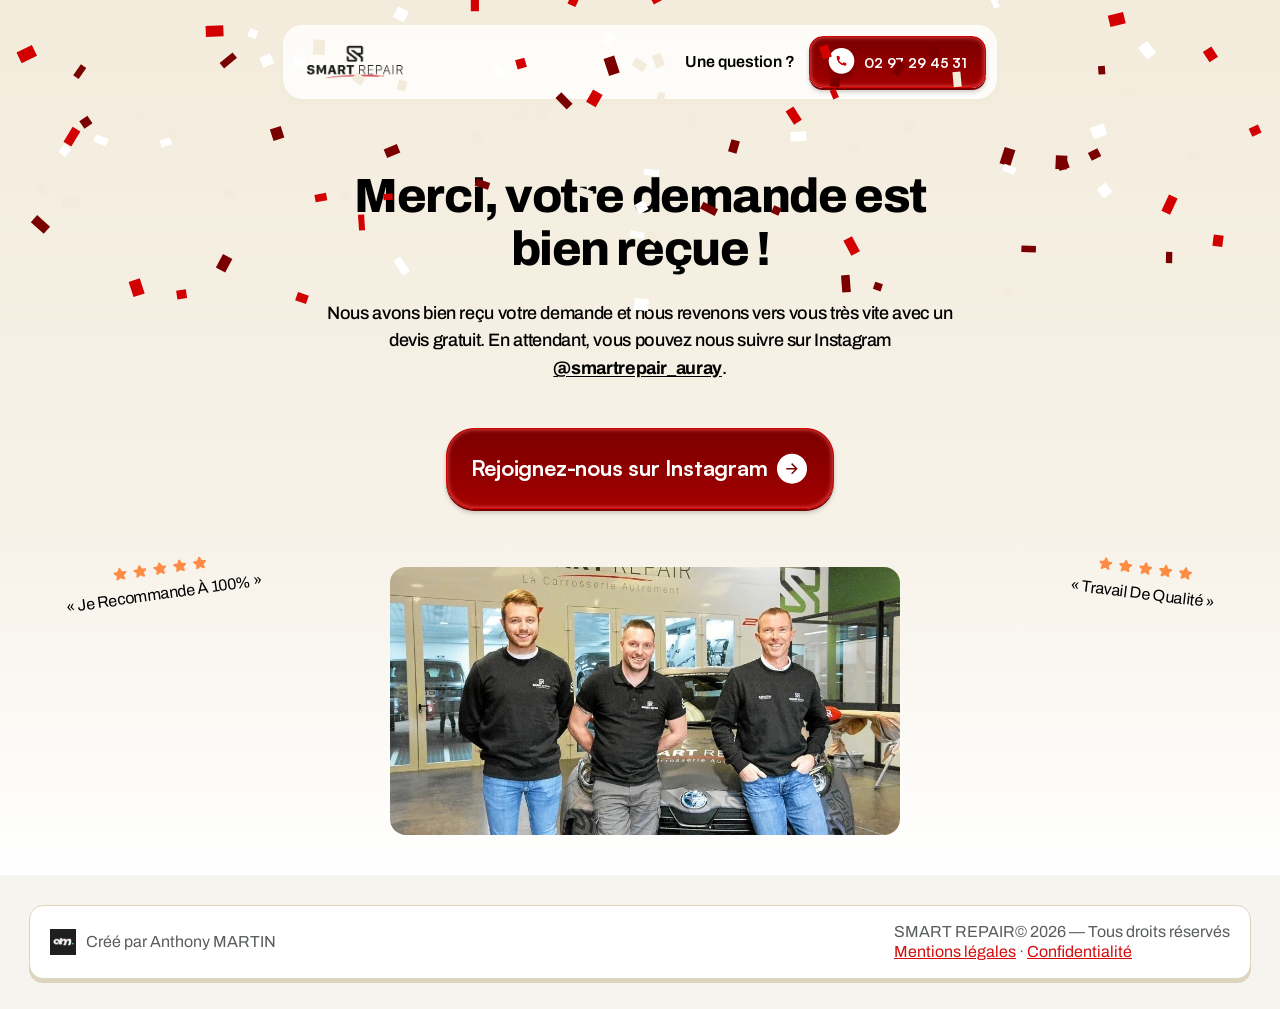
==== commit a1f3827a: "Mise a jour des dernieres modifications" ====
--- a/merci.html
+++ b/merci.html
@@ -519,7 +519,7 @@
 .reviews-2{padding:60px 0 80px}
 .reviews-2 .reviews_heading{margin-bottom:40px}
 </style></head><body class="body"><div class="wrapper"><header class="header"><div class="header_container"><div class="header_logo"><a href="index.html" aria-label="Retour à la page d'accueil Smart Repair"><img src="assets/images/sr56/head-logo-noir.png" alt="Smart Repair Auray" style="max-width:112px;height:auto;display:block"></a></div><div class="header_right"><p class="header_text">Une question ?</p><a href="tel:+33297294531" class="header_cta w-inline-block" aria-label="Appeler Smart Repair au 02 97 29 45 31"><img src="assets/images/cdn.prod.website-files.com/67f57401619e1abfed7dbebf_cta-icon-4c4dd2ab87.svg" loading="lazy" alt="" class="cta_small-image"><p class="header_cta-text">02 97 29 45 31</p></a></div></div></header><main class="main"><section class="hero-2"><div class="form-2_container">
-<h1 class="hero-2_title">Merci, votre demande est bien reçue !</h1>
+<h1 class="hero-2_title" style="font-size: 48px;">Merci, votre demande est bien reçue !</h1>
 <p class="hero_text">Nous avons bien reçu votre demande et nous revenons vers vous très vite avec un devis gratuit. En attendant, vous pouvez nous suivre sur Instagram <a href="https://www.instagram.com/smartrepair_auray/" target="_blank" rel="noopener" class="sr-ig-link">@smartrepair_auray</a>.</p>
 <a href="https://www.instagram.com/smartrepair_auray/" target="_blank" rel="noopener" class="cta_large hero_cta" aria-label="Instagram Smart Repair Auray"><p class="cta_large-text">Rejoignez-nous sur Instagram</p><img src="assets/images/cdn.prod.website-files.com/67f57fd5d652736b5cfff8ea_cta-large-arrow-d2f5629f60.svg" loading="lazy" alt="" class="cta_large-image"></a>
 <div class="hero-2_bottom">
@@ -813,4 +813,5 @@
   else{window.addEventListener('load',function(){requestAnimationFrame(frame);},{once:true});}
 })();
 </script>
-</body></html>
+
+</body></html>
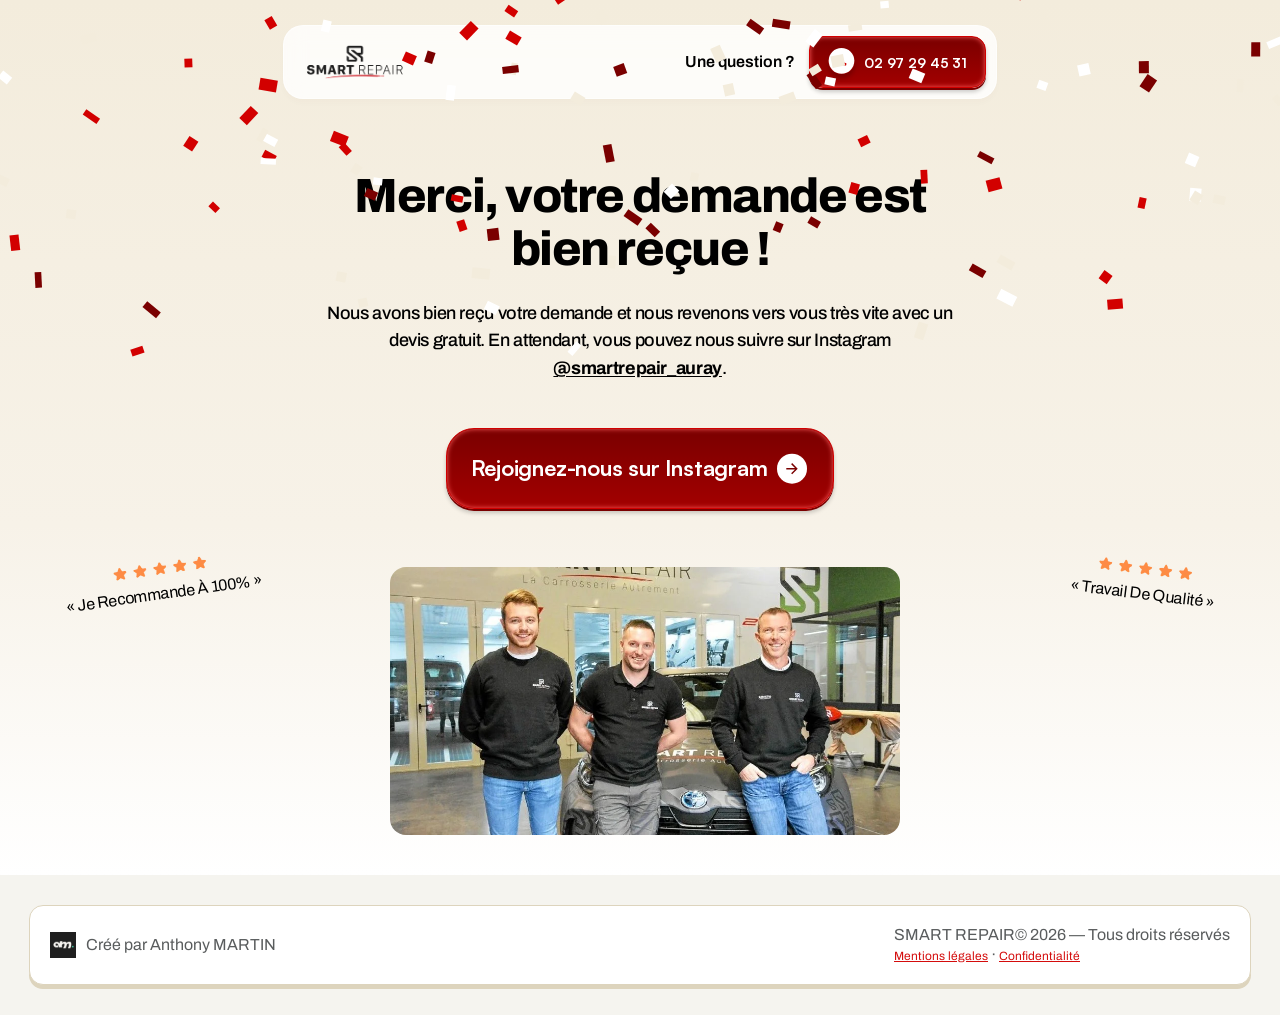
==== commit 7d43830d: "Update merci.html" ====
--- a/merci.html
+++ b/merci.html
@@ -547,7 +547,7 @@
   <p><em>Note : ce site est actuellement présenté en mode démonstration — le formulaire n’envoie pas encore de données ; il affiche une confirmation de démonstration.</em></p>
 </div>
 
-</main><div class="footer"><div class="footer_container"><div class="footer_left"><div class="footer_icon"><img src="assets/images/sr56/anthonymartinlogo.png" alt="Logo Anthony Martin" style="height:26px;width:auto"></div><p class="footer_text">Créé par Anthony MARTIN</p></div><div class="footer_right"><p class="footer_text">SMART REPAIR© <span class="current-year">2026</span> — Tous droits réservés<br><a href="javascript:void(0)" data-legal-open="mentions-legales" class="sr-footer-link">Mentions légales</a> · <a href="javascript:void(0)" data-legal-open="confidentialite" class="sr-footer-link">Confidentialité</a></p></div></div></div></div><script src="assets/js/jquery-3.5.1.min.dc5e7f18c8.js" type="text/javascript" integrity="sha256-9/aliU8dGd2tb6OSsuzixeV4y/faTqgFtohetphbbj0=" crossorigin="anonymous"></script><script src="assets/js/webflow.a0aa6ca1.8803622a53cb8314.js" type="text/javascript"></script>
+</main><div class="footer"><div class="footer_container"><div class="footer_left" style="padding-top: 10px; padding-bottom: 10px;"><div class="footer_icon"><img src="assets/images/sr56/anthonymartinlogo.png" alt="Logo Anthony Martin" style="height:26px;width:auto"></div><p class="footer_text">Créé par Anthony MARTIN</p></div><div class="footer_right"><p class="footer_text">SMART REPAIR© <span class="current-year">2026</span> — Tous droits réservés<br><a href="javascript:void(0)" data-legal-open="mentions-legales" class="sr-footer-link" style="font-size: 12px;">Mentions légales</a> · <a href="javascript:void(0)" data-legal-open="confidentialite" class="sr-footer-link" style="font-size: 12px;">Confidentialité</a></p></div></div></div></div><script src="assets/js/jquery-3.5.1.min.dc5e7f18c8.js" type="text/javascript" integrity="sha256-9/aliU8dGd2tb6OSsuzixeV4y/faTqgFtohetphbbj0=" crossorigin="anonymous"></script><script src="assets/js/webflow.a0aa6ca1.8803622a53cb8314.js" type="text/javascript"></script>
 
 <script>
   // Function to get URL parameters
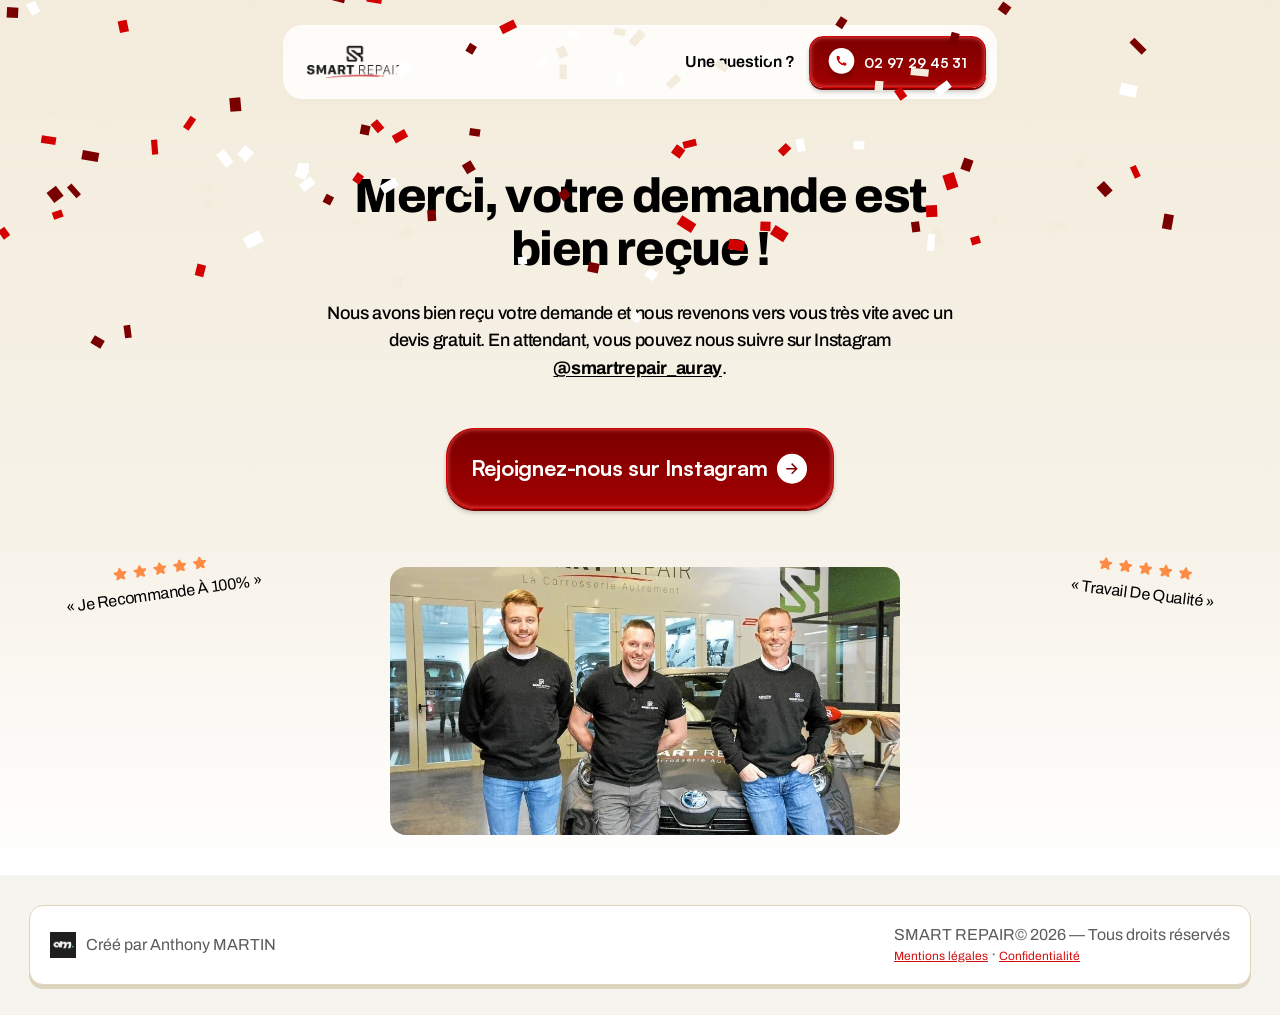
==== commit 59d1cd01: "SR56: fix (mode demo) string, GA4/FB tracking tel+: Instagram, responsive cards <=480px" ====
--- a/merci.html
+++ b/merci.html
@@ -533,7 +533,7 @@
   <p><strong>Éditeur du site :</strong> SAS SMART REPAIR — Rue Henri Le Dore, 56950 Crach, France.<br>
   Téléphone : <a href="tel:+33297294531" class="steps_link" aria-label="Téléphoner au 02 97 29 45 31">02 97 29 45 31</a> — Email : <a href="mailto:smartrepair.gk@gmail.com">smartrepair.gk@gmail.com</a></p>
   <p><strong>Responsable de la publication :</strong> Gerald KERSUZAN.</p>
-  <p><strong>Société :</strong> SAS au capital de [capital], SIRET 905 005 682 00018 (RCS Vannes), SIREN 905 005 682, NAF 45.20A (entretien et réparation de véhicules automobiles). Numéro de TVA intracommunautaire : FR56905005682.</p>
+  <p><strong>Société :</strong> SAS — SIRET 905 005 682 00018 (RCS Vannes), SIREN 905 005 682, NAF 45.20A (entretien et réparation de véhicules automobiles). Numéro de TVA intracommunautaire : FR56905005682.</p>
   <p><strong>Hébergement :</strong> OVH SAS — 2, rue Kellermann, 59100 Roubaix, France — RCS Lille 424 761 419 — www.ovh.com.</p>
   <p><strong>Propriété intellectuelle :</strong> l’ensemble des contenus de ce site (textes, visuels, logos) est protégé. Toute reproduction sans autorisation préalable est interdite.</p>
 </div>
@@ -543,9 +543,7 @@
   <p><strong>Base légale :</strong> votre consentement, et l’exécution de mesures précontractuelles ( devis ).</p>
   <p><strong>Durée de conservation :</strong> le temps de la prise en charge de votre dossier, puis archivage limité à la durée légale applicable.</p>
   <p><strong>Destinataires :</strong> l’équipe interne de Smart Repair. Aucun revente ni partage de vos données à des fins publicitaires .</p>
-  <p><strong>Vos droits :</strong> vous disposez d’un droit d’accès, de rectification, d’effacement, de limitation, d’opposition et de portabilité de vos données, ainsi que du droit d’introduire une réclamation auprès de la CNIL (www.cnil.fr). Pour exercer ces droits, contactez-nous à <a href="mailto:smartrepair.gk@gmail.com">smartrepair.gk@gmail.com</a>.</p>
-  <p><em>Note : ce site est actuellement présenté en mode démonstration — le formulaire n’envoie pas encore de données ; il affiche une confirmation de démonstration.</em></p>
-</div>
+  <p><strong>Vos droits :</strong> vous disposez d’un droit d’accès, de rectification, d’effacement, de limitation, d’opposition et de portabilité de vos données, ainsi que du droit d’introduire une réclamation auprès de la CNIL (www.cnil.fr). Pour exercer ces droits, contactez-nous à <a href="mailto:smartrepair.gk@gmail.com">smartrepair.gk@gmail.com</a>.</p></div>
 
 </main><div class="footer"><div class="footer_container"><div class="footer_left" style="padding-top: 10px; padding-bottom: 10px;"><div class="footer_icon"><img src="assets/images/sr56/anthonymartinlogo.png" alt="Logo Anthony Martin" style="height:26px;width:auto"></div><p class="footer_text">Créé par Anthony MARTIN</p></div><div class="footer_right"><p class="footer_text">SMART REPAIR© <span class="current-year">2026</span> — Tous droits réservés<br><a href="javascript:void(0)" data-legal-open="mentions-legales" class="sr-footer-link" style="font-size: 12px;">Mentions légales</a> · <a href="javascript:void(0)" data-legal-open="confidentialite" class="sr-footer-link" style="font-size: 12px;">Confidentialité</a></p></div></div></div></div><script src="assets/js/jquery-3.5.1.min.dc5e7f18c8.js" type="text/javascript" integrity="sha256-9/aliU8dGd2tb6OSsuzixeV4y/faTqgFtohetphbbj0=" crossorigin="anonymous"></script><script src="assets/js/webflow.a0aa6ca1.8803622a53cb8314.js" type="text/javascript"></script>
 
